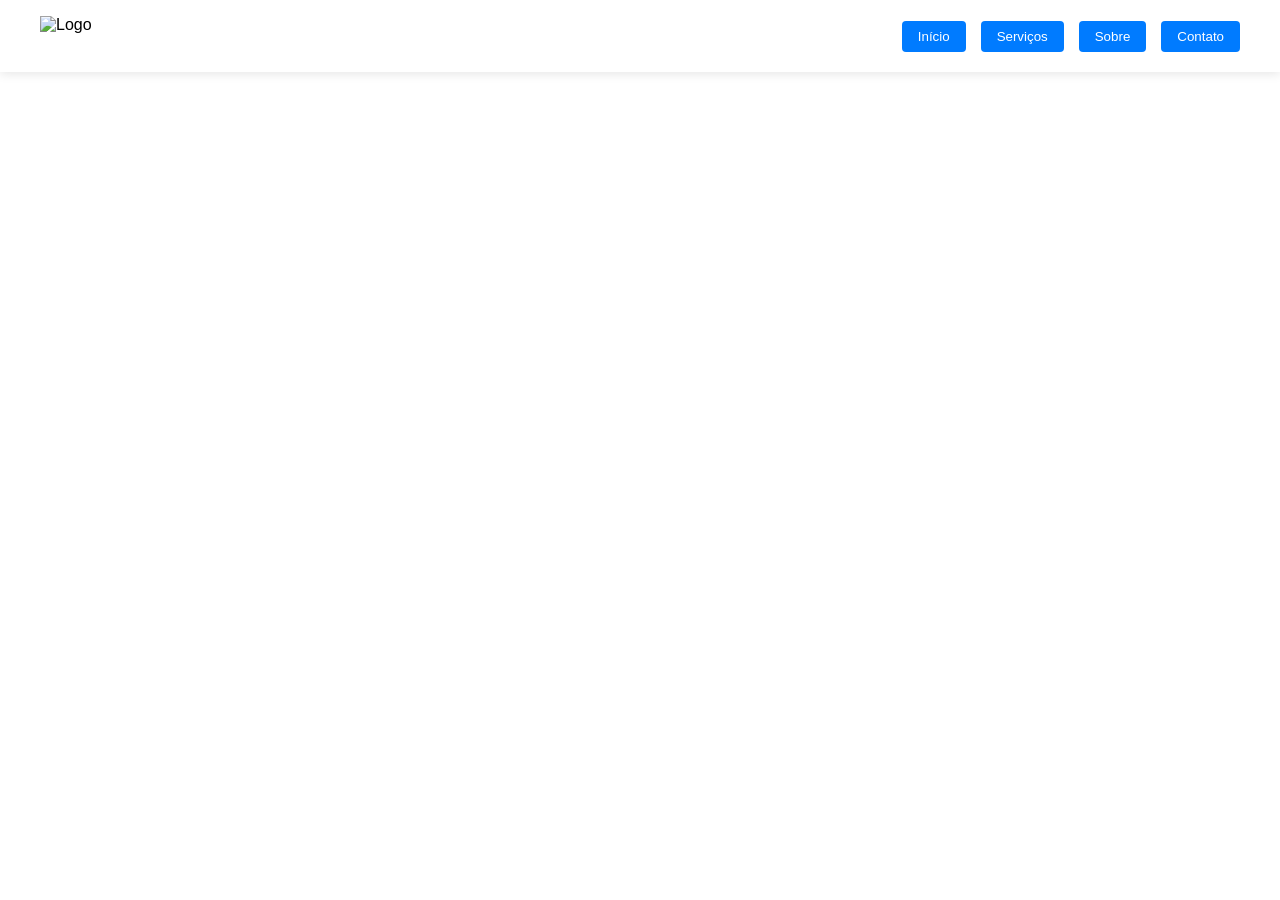
==== index.html @ 0929a845 "Primeiro commit do Site" ====
<!DOCTYPE html>
<html lang="pt-br">
<head>
    <title>Projeto-Gabriel Men</title>
    
    <meta charset="UTF-8">
    <meta name="viewport" content="width=device-width, initial-scale=1.0">

    <link rel="stylesheet" href="style.css">
</head>
<body>
    <header class="main-header">
        <div class="header-container">
            <div class="header-logo">
                <img src="https://via.placeholder.com/150x50" alt="Logo">
            </div>

            <nav class="header-nav">
                <button class="nav-btn">Início</button>
                <button class="nav-btn">Serviços</button>
                <button class="nav-btn">Sobre</button>
                <button class="nav-btn">Contato</button>
            </nav>
        </div>
    </header>
</body>
</html>
---- style.css ----
/* Reset básico para tirar margens padrão */
* {
    margin: 0;
    padding: 0;
    box-sizing: border-box;
    font-family: sans-serif;
}

.main-header {
    background-color: #ffffff;
    box-shadow: 0 2px 10px rgba(0,0,0,0.1);
    padding: 1rem 2rem;
}

.header-container {
    max-width: 1200px;
    margin: 0 auto;
    display: flex;
    align-items: center; /* Alinha verticalmente no centro */
    justify-content: space-between; /* Empurra os itens para as extremidades */
}

.header-logo img {
    height: 40px; /* Ajuste a altura da sua foto aqui */
    display: block;
}

.header-nav {
    display: flex;
    gap: 15px; /* Espaçamento entre os botões */
}

.nav-btn {
    padding: 8px 16px;
    border: none;
    background-color: #007bff;
    color: white;
    border-radius: 4px;
    cursor: pointer;
}

.nav-btn:hover {
    background-color: #0056b3;
}
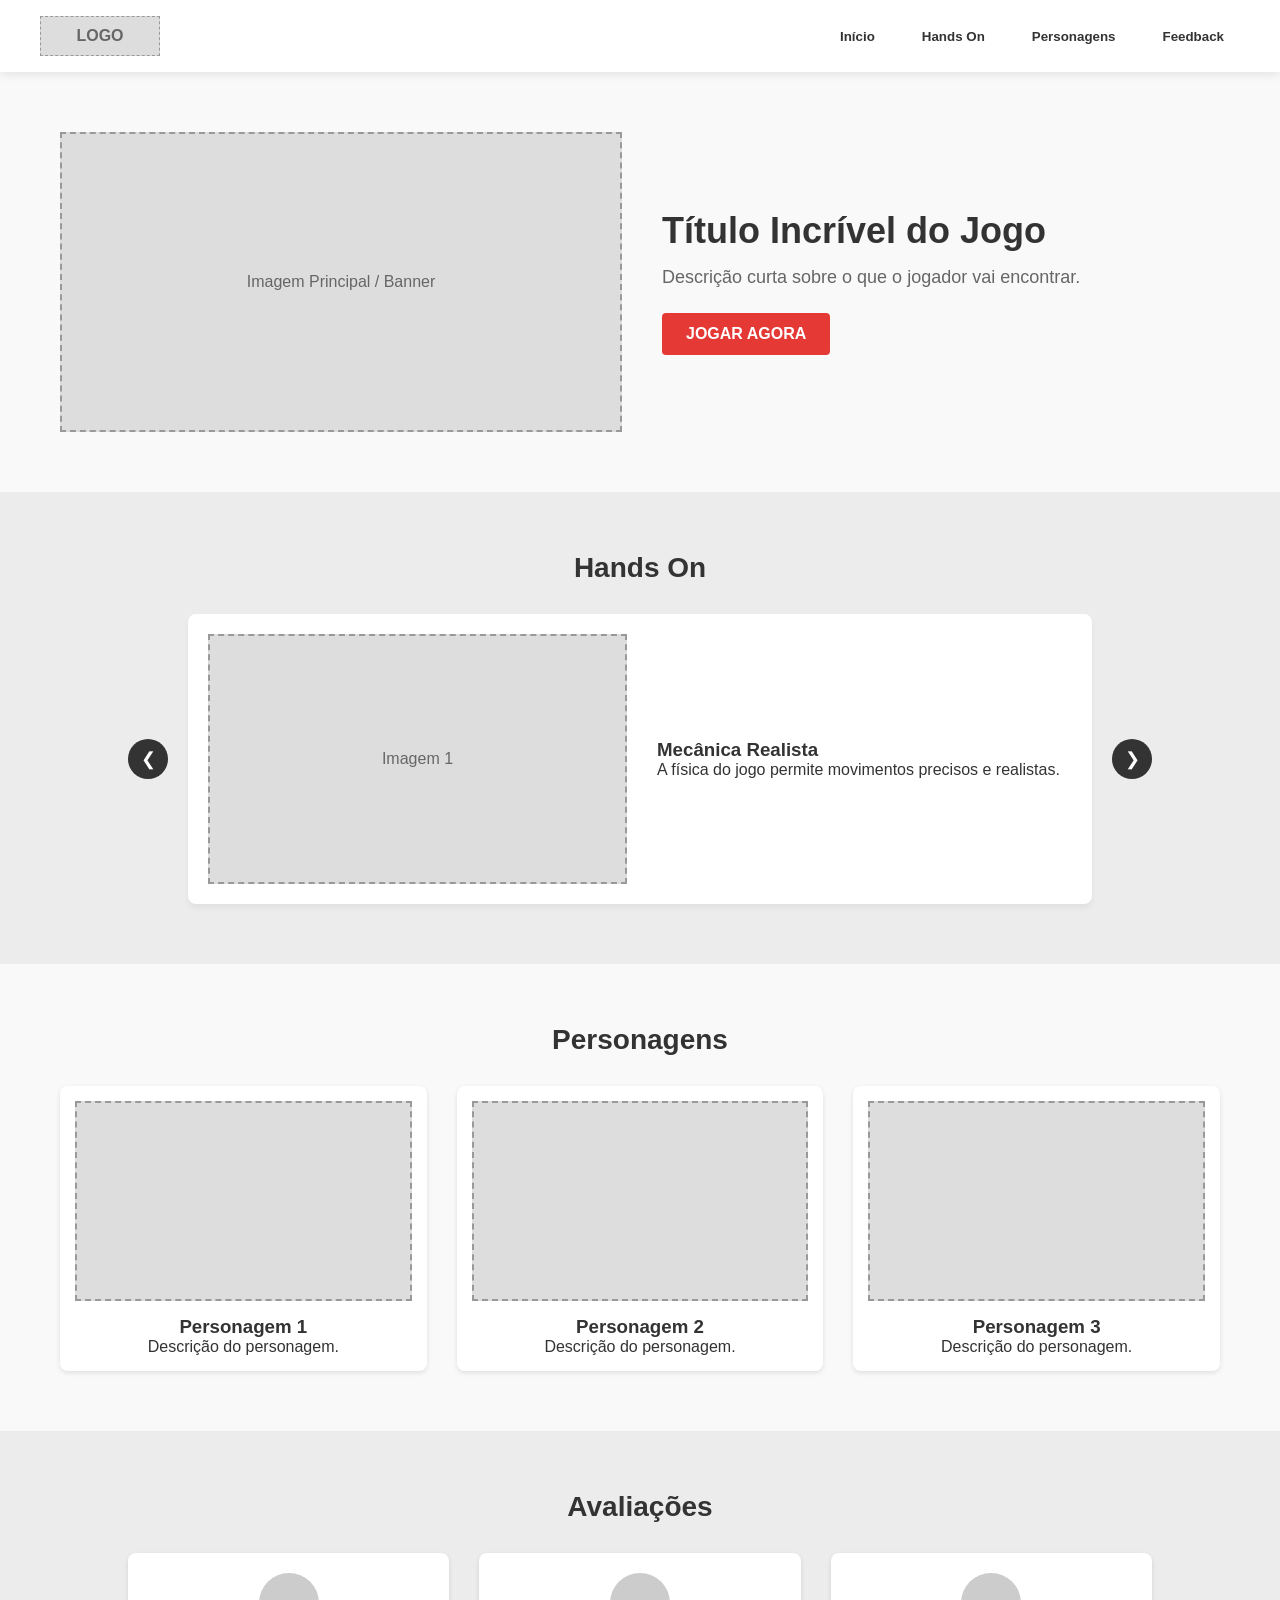
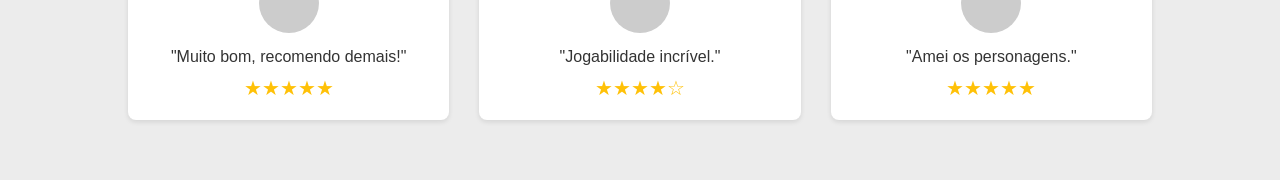
==== commit 21fb0e47: "Segundo commit do site, uma base solida para começar" ====
--- a/index.html
+++ b/index.html
@@ -1,27 +1,149 @@
 <!DOCTYPE html>
 <html lang="pt-br">
 <head>
-    <title>Projeto-Gabriel Men</title>
-    
     <meta charset="UTF-8">
     <meta name="viewport" content="width=device-width, initial-scale=1.0">
-
+    <title>Projeto Jogo - Gabriel Men</title>
     <link rel="stylesheet" href="style.css">
 </head>
 <body>
-    <header class="main-header">
-        <div class="header-container">
-            <div class="header-logo">
-                <img src="https://via.placeholder.com/150x50" alt="Logo">
+    <div id="tela-home">
+        <header class="main-header">
+            <div class="header-container">
+                <div class="header-logo">
+                    <div class="logo-placeholder">LOGO</div>
+                </div>
+                <nav class="header-nav">
+                    <button class="nav-btn" onclick="scrollToSection('hero')">Início</button>
+                    <button class="nav-btn" onclick="scrollToSection('hands-on')">Hands On</button>
+                    <button class="nav-btn" onclick="scrollToSection('personagens')">Personagens</button>
+                    <button class="nav-btn" onclick="abrirFeedback()">Feedback</button>
+                </nav>
             </div>
+        </header>
 
-            <nav class="header-nav">
-                <button class="nav-btn">Início</button>
-                <button class="nav-btn">Serviços</button>
-                <button class="nav-btn">Sobre</button>
-                <button class="nav-btn">Contato</button>
-            </nav>
+        <main>
+            <section id="hero" class="section">
+                <div class="hero-content">
+                    <div class="hero-image-placeholder">Imagem Principal / Banner</div>
+                    <div class="hero-text">
+                        <h1>Título Incrível do Jogo</h1>
+                        <p>Descrição curta sobre o que o jogador vai encontrar.</p>
+                        <button id="btn-jogar-agora" class="btn-primary">JOGAR AGORA</button>
+                    </div>
+                </div>
+            </section>
+
+            <section id="hands-on" class="section bg-light">
+                <h2>Hands On</h2>
+                <div class="carousel-container">
+                    <button id="btn-prev" class="carousel-btn">❮</button>
+                    <div class="carousel-content">
+                        <div id="carousel-img" class="box-placeholder">Imagem Hands On</div>
+                        <div class="carousel-text">
+                            <h3 id="carousel-title">Característica 1</h3>
+                            <p id="carousel-desc">Texto explicativo da imagem atual. A cada clique, este texto e a imagem mudam.</p>
+                        </div>
+                    </div>
+                    <button id="btn-next" class="carousel-btn">❯</button>
+                </div>
+            </section>
+
+            <section id="personagens" class="section">
+                <h2>Personagens</h2>
+                <div class="grid-3">
+                    <div class="card">
+                        <div class="box-placeholder square"></div>
+                        <h3>Personagem 1</h3>
+                        <p>Descrição do personagem.</p>
+                    </div>
+                    <div class="card">
+                        <div class="box-placeholder square"></div>
+                        <h3>Personagem 2</h3>
+                        <p>Descrição do personagem.</p>
+                    </div>
+                    <div class="card">
+                        <div class="box-placeholder square"></div>
+                        <h3>Personagem 3</h3>
+                        <p>Descrição do personagem.</p>
+                    </div>
+                </div>
+            </section>
+
+            <section id="avaliacoes" class="section bg-light">
+                <h2>Avaliações</h2>
+                <div class="grid-3">
+                    <div class="review-card">
+                        <div class="avatar"></div>
+                        <p>"Muito bom, recomendo demais!"</p>
+                        <div class="stars">★★★★★</div>
+                    </div>
+                    <div class="review-card">
+                        <div class="avatar"></div>
+                        <p>"Jogabilidade incrível."</p>
+                        <div class="stars">★★★★☆</div>
+                    </div>
+                    <div class="review-card">
+                        <div class="avatar"></div>
+                        <p>"Amei os personagens."</p>
+                        <div class="stars">★★★★★</div>
+                    </div>
+                </div>
+            </section>
+        </main>
+    </div>
+
+    <div id="tela-jogo" style="display: none;">
+        <header class="main-header">
+            <div class="header-container">
+                <h2>Área do Jogo</h2>
+                <button class="btn-secondary" onclick="voltarParaHome()">Voltar para Home</button>
+            </div>
+        </header>
+        <div class="game-container">
+            <div class="game-screen">
+                <h2>PLAY</h2>
+                <p>(Aqui entra o iframe ou canvas do jogo)</p>
+            </div>
+            <div class="game-controls">
+                <h3>Controles</h3>
+                <div class="controls-layout">
+                    <div class="d-pad-placeholder">🕹️ Use as setas ou W A S D</div>
+                    <ul class="controls-list">
+                        <li><strong>Espaço:</strong> Pular</li>
+                        <li><strong>Enter:</strong> Confirmar</li>
+                        <li><strong>ESC:</strong> Pausa</li>
+                    </ul>
+                </div>
+            </div>
         </div>
-    </header>
+    </div>
+
+    <div id="modal-cadastro" class="modal">
+        <div class="modal-content">
+            <span class="close-btn" onclick="fecharModal('modal-cadastro')">&times;</span>
+            <h2>Quem é você?</h2>
+            <form id="form-cadastro">
+                <input type="text" placeholder="Nome" required>
+                <input type="email" placeholder="Email" required>
+                <input type="tel" placeholder="WhatsApp" required>
+                <button type="submit" class="btn-primary w-100">JOGAR</button>
+            </form>
+        </div>
+    </div>
+
+    <div id="modal-feedback" class="modal">
+        <div class="modal-content">
+            <span class="close-btn" onclick="fecharModal('modal-feedback')">&times;</span>
+            <h2>Deixe seu Feedback</h2>
+            <form id="form-feedback">
+                <input type="text" placeholder="Assunto" required>
+                <textarea rows="4" placeholder="Sua mensagem..." required></textarea>
+                <button type="submit" class="btn-primary w-100">Enviar</button>
+            </form>
+        </div>
+    </div>
+
+    <script src="main.js"></script>
 </body>
 </html>
--- a/style.css
+++ b/style.css
@@ -1,44 +1,321 @@
-/* Reset básico para tirar margens padrão */
+/* Reset Básico */
 * {
     margin: 0;
     padding: 0;
     box-sizing: border-box;
-    font-family: sans-serif;
-}
-
+    font-family: Arial, sans-serif;
+}
+
+body {
+    background-color: #f9f9f9;
+    color: #333;
+}
+
+/* Header */
 .main-header {
     background-color: #ffffff;
     box-shadow: 0 2px 10px rgba(0,0,0,0.1);
     padding: 1rem 2rem;
+    position: sticky;
+    top: 0;
+    z-index: 100;
 }
 
 .header-container {
     max-width: 1200px;
     margin: 0 auto;
     display: flex;
-    align-items: center; /* Alinha verticalmente no centro */
-    justify-content: space-between; /* Empurra os itens para as extremidades */
-}
-
-.header-logo img {
-    height: 40px; /* Ajuste a altura da sua foto aqui */
-    display: block;
+    align-items: center;
+    justify-content: space-between;
+}
+
+.logo-placeholder {
+    width: 120px;
+    height: 40px;
+    background-color: #ddd;
+    display: flex;
+    align-items: center;
+    justify-content: center;
+    font-weight: bold;
+    color: #666;
+    border: 1px dashed #999;
 }
 
 .header-nav {
     display: flex;
-    gap: 15px; /* Espaçamento entre os botões */
+    gap: 15px;
 }
 
 .nav-btn {
     padding: 8px 16px;
     border: none;
-    background-color: #007bff;
+    background-color: transparent;
+    color: #333;
+    font-weight: bold;
+    cursor: pointer;
+    transition: color 0.3s;
+}
+
+.nav-btn:hover {
+    color: #007bff;
+}
+
+/* Botões Globais */
+.btn-primary {
+    background-color: #e53935;
     color: white;
+    border: none;
+    padding: 12px 24px;
+    font-size: 16px;
+    font-weight: bold;
+    cursor: pointer;
     border-radius: 4px;
-    cursor: pointer;
-}
-
-.nav-btn:hover {
-    background-color: #0056b3;
+    transition: background 0.3s;
+}
+
+.btn-primary:hover {
+    background-color: #c62828;
+}
+
+.btn-secondary {
+    background-color: #555;
+    color: white;
+    border: none;
+    padding: 8px 16px;
+    cursor: pointer;
+    border-radius: 4px;
+}
+
+.w-100 {
+    width: 100%;
+    margin-top: 10px;
+}
+
+/* Seções */
+.section {
+    padding: 60px 20px;
+    max-width: 1200px;
+    margin: 0 auto;
+}
+
+.bg-light {
+    background-color: #ececec;
+    max-width: 100%;
+    padding: 60px 10%;
+}
+
+h2 {
+    margin-bottom: 30px;
+    text-align: center;
+    font-size: 28px;
+}
+
+/* Hero */
+.hero-content {
+    display: flex;
+    gap: 40px;
+    align-items: center;
+}
+
+.hero-image-placeholder {
+    flex: 1;
+    height: 300px;
+    background-color: #ddd;
+    border: 2px dashed #999;
+    display: flex;
+    align-items: center;
+    justify-content: center;
+    color: #666;
+}
+
+.hero-text {
+    flex: 1;
+}
+
+.hero-text h1 {
+    font-size: 36px;
+    margin-bottom: 15px;
+}
+
+.hero-text p {
+    margin-bottom: 25px;
+    font-size: 18px;
+    color: #666;
+}
+
+/* Placeholders genéricos (Rascunhos) */
+.box-placeholder {
+    background-color: #ddd;
+    border: 2px dashed #999;
+    display: flex;
+    align-items: center;
+    justify-content: center;
+    color: #666;
+}
+
+.square {
+    height: 200px;
+    margin-bottom: 15px;
+}
+
+/* Carousel (Hands On) */
+.carousel-container {
+    display: flex;
+    align-items: center;
+    gap: 20px;
+}
+
+.carousel-content {
+    display: flex;
+    flex: 1;
+    gap: 30px;
+    background: white;
+    padding: 20px;
+    border-radius: 8px;
+    box-shadow: 0 4px 6px rgba(0,0,0,0.05);
+}
+
+.carousel-content .box-placeholder {
+    flex: 1;
+    height: 250px;
+}
+
+.carousel-text {
+    flex: 1;
+    display: flex;
+    flex-direction: column;
+    justify-content: center;
+}
+
+.carousel-btn {
+    background: #333;
+    color: white;
+    border: none;
+    width: 40px;
+    height: 40px;
+    border-radius: 50%;
+    cursor: pointer;
+    font-size: 18px;
+}
+
+/* Grids (Personagens e Avaliação) */
+.grid-3 {
+    display: grid;
+    grid-template-columns: repeat(auto-fit, minmax(250px, 1fr));
+    gap: 30px;
+}
+
+.card {
+    background: white;
+    padding: 15px;
+    border-radius: 8px;
+    box-shadow: 0 2px 5px rgba(0,0,0,0.1);
+    text-align: center;
+}
+
+.review-card {
+    background: white;
+    padding: 20px;
+    border-radius: 8px;
+    text-align: center;
+    box-shadow: 0 2px 5px rgba(0,0,0,0.1);
+}
+
+.avatar {
+    width: 60px;
+    height: 60px;
+    background-color: #ccc;
+    border-radius: 50%;
+    margin: 0 auto 15px auto;
+}
+
+.stars {
+    color: #ffc107;
+    margin-top: 10px;
+    font-size: 20px;
+}
+
+/* Modais */
+.modal {
+    display: none;
+    position: fixed;
+    top: 0; left: 0; width: 100%; height: 100%;
+    background-color: rgba(0,0,0,0.6);
+    z-index: 999;
+    align-items: center;
+    justify-content: center;
+}
+
+.modal-content {
+    background: white;
+    padding: 30px;
+    border-radius: 8px;
+    width: 90%;
+    max-width: 400px;
+    position: relative;
+}
+
+.close-btn {
+    position: absolute;
+    top: 10px;
+    right: 15px;
+    font-size: 24px;
+    cursor: pointer;
+    color: #666;
+}
+
+input, textarea {
+    width: 100%;
+    padding: 10px;
+    margin: 10px 0;
+    border: 1px solid #ccc;
+    border-radius: 4px;
+}
+
+/* Tela do Jogo */
+.game-container {
+    max-width: 1000px;
+    margin: 40px auto;
+    padding: 20px;
+}
+
+.game-screen {
+    background-color: #222;
+    color: white;
+    height: 500px;
+    display: flex;
+    flex-direction: column;
+    align-items: center;
+    justify-content: center;
+    border-radius: 8px;
+    margin-bottom: 30px;
+}
+
+.controls-layout {
+    display: flex;
+    gap: 40px;
+    background: #fff;
+    padding: 20px;
+    border-radius: 8px;
+    box-shadow: 0 2px 5px rgba(0,0,0,0.1);
+}
+
+.d-pad-placeholder {
+    flex: 1;
+    display: flex;
+    align-items: center;
+    justify-content: center;
+    font-size: 20px;
+    background: #f1f1f1;
+    padding: 20px;
+    border-radius: 8px;
+}
+
+.controls-list {
+    flex: 1;
+    list-style: none;
+    display: flex;
+    flex-direction: column;
+    justify-content: center;
+    gap: 10px;
 }
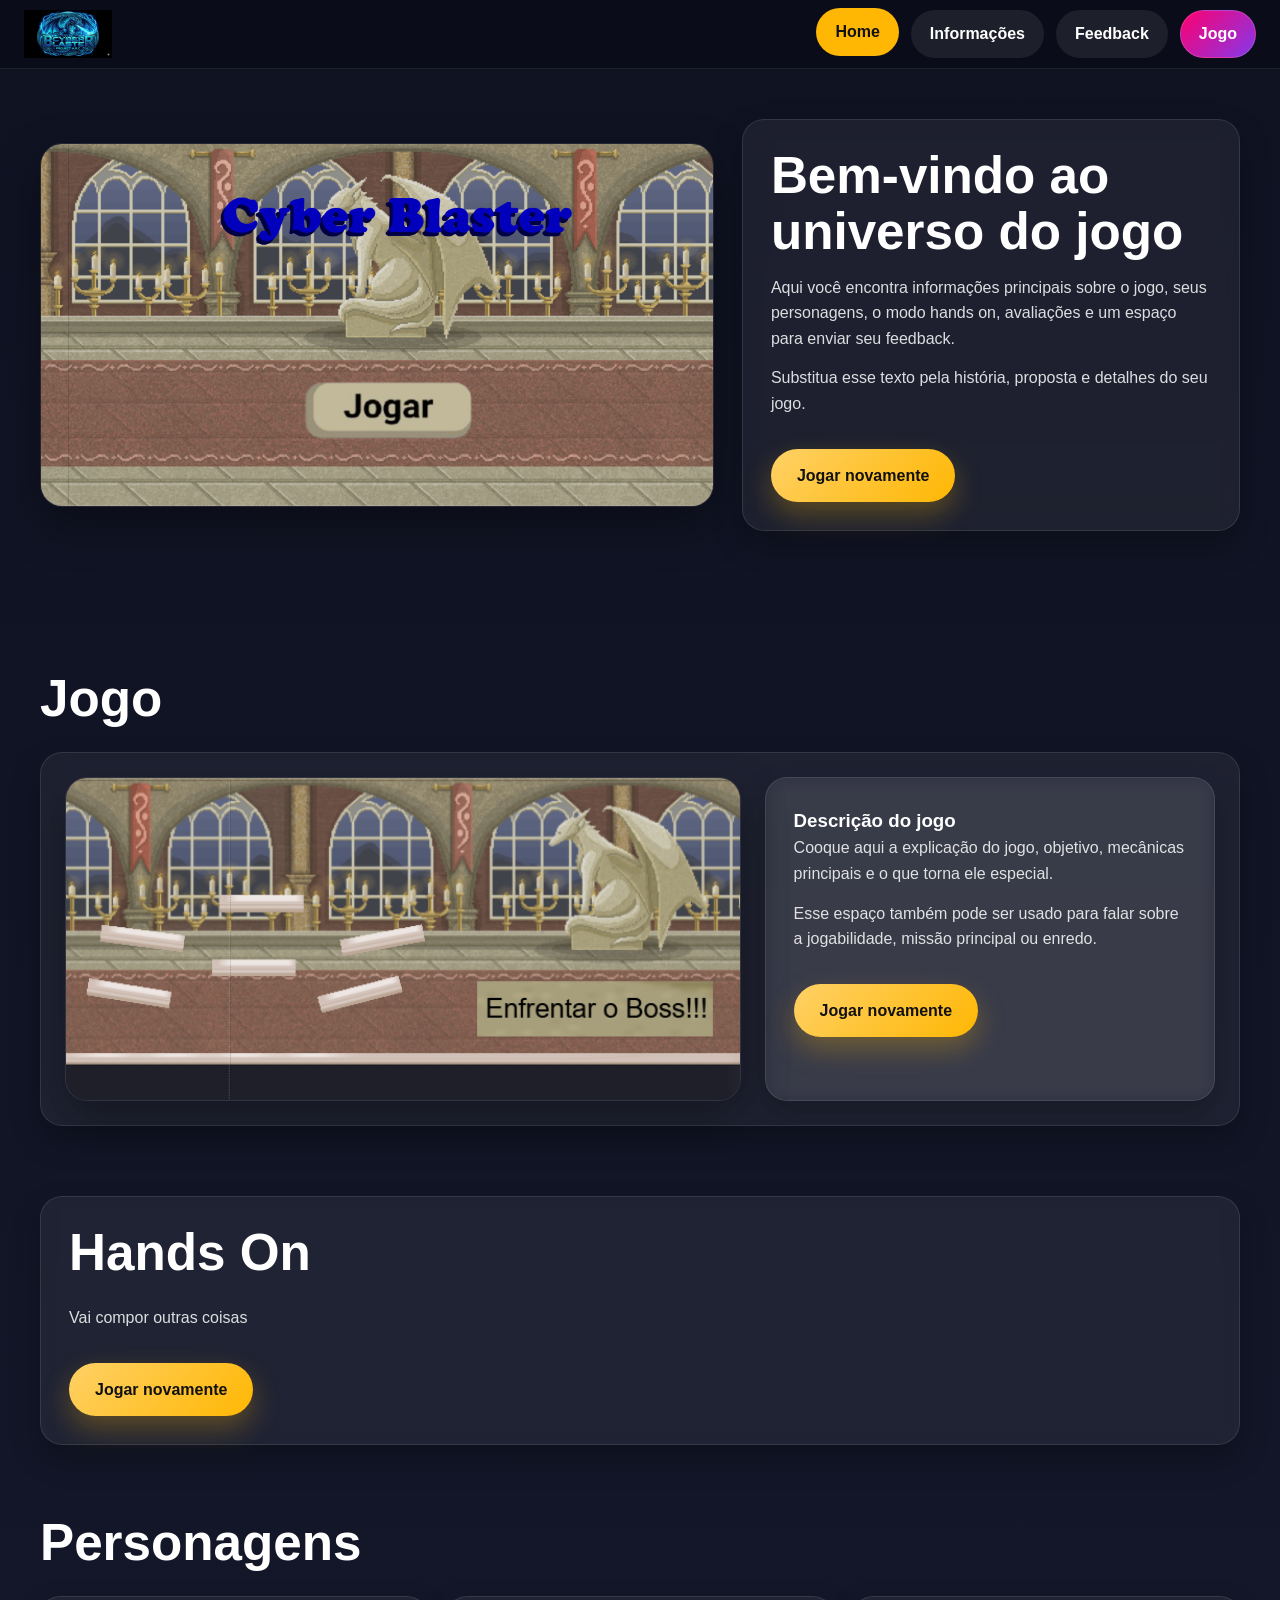
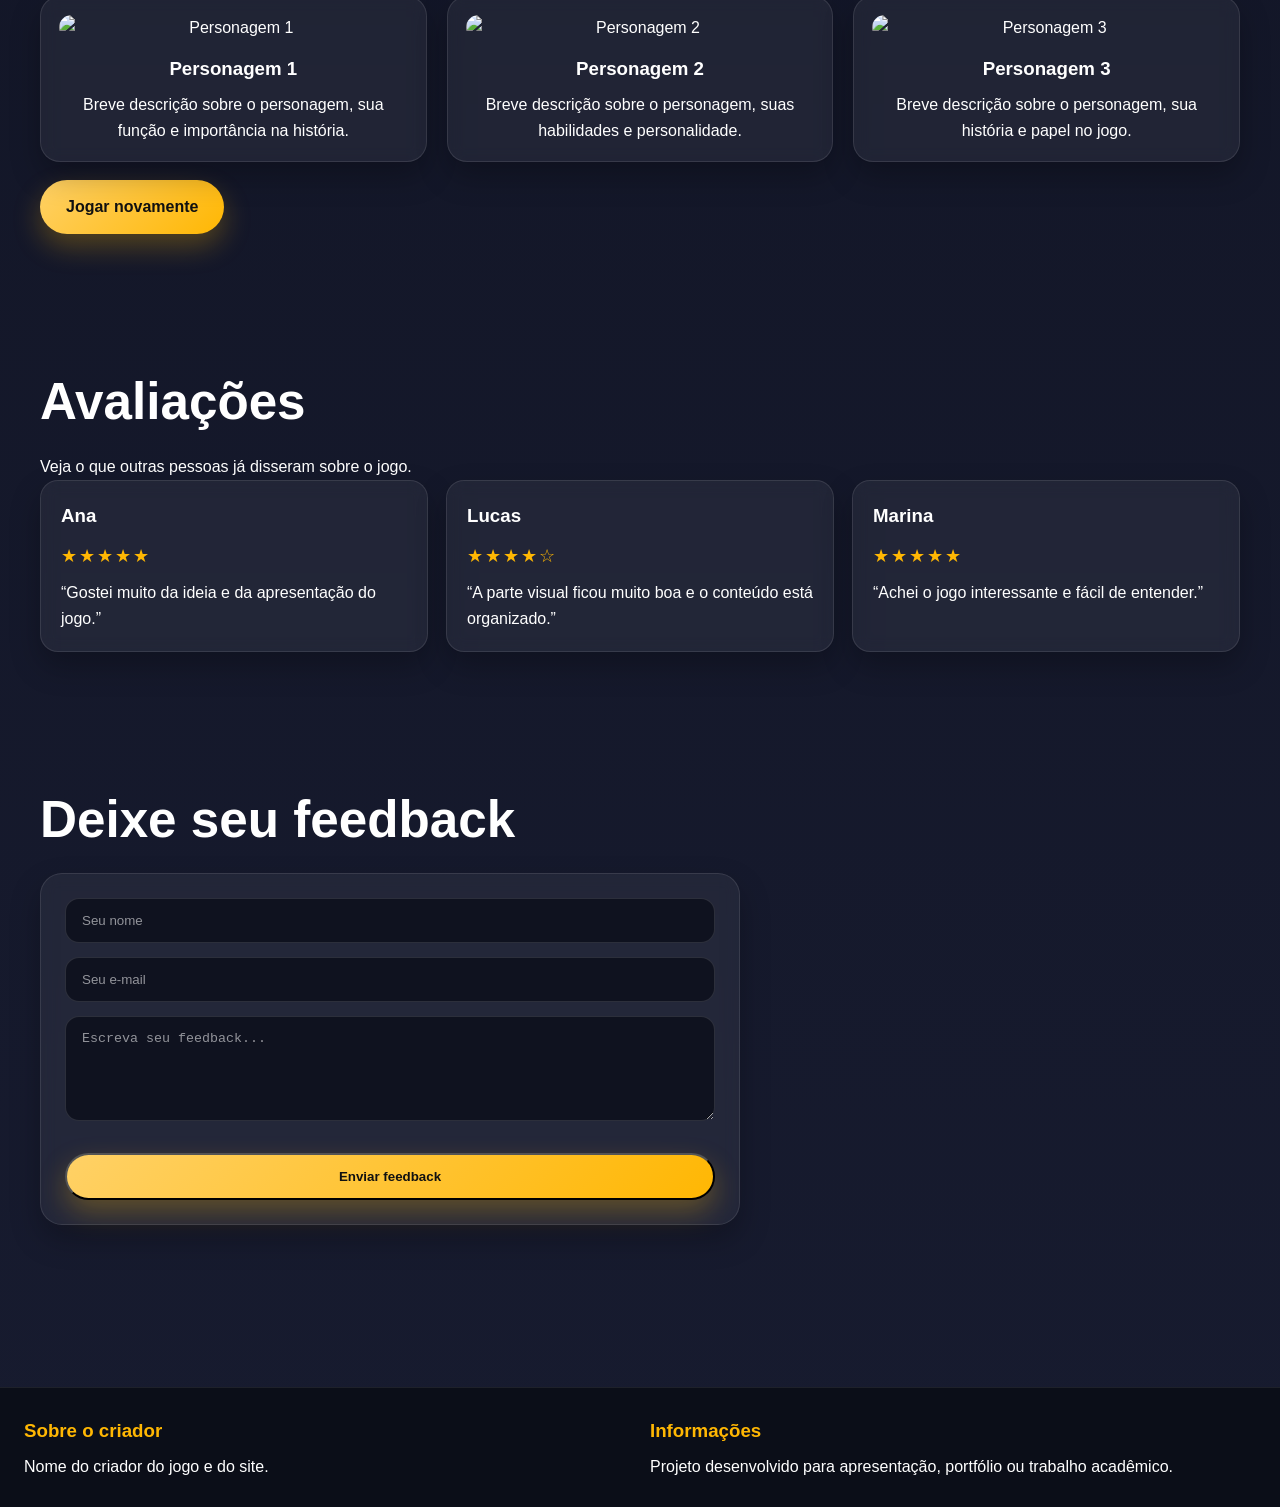
==== commit b0ae4465: "Primeira pagina praticamente pronta" ====
--- a/index.html
+++ b/index.html
@@ -1,149 +1,191 @@
-<!DOCTYPE html>
-<html lang="pt-br">
+<!doctype html>
+<html lang="pt-BR">
 <head>
-    <meta charset="UTF-8">
-    <meta name="viewport" content="width=device-width, initial-scale=1.0">
-    <title>Projeto Jogo - Gabriel Men</title>
-    <link rel="stylesheet" href="style.css">
+    <meta charset="UTF-8" />
+    <meta name="viewport" content="width=device-width, initial-scale=1.0" />
+    <title>Site do Jogo</title>
+    <link rel="stylesheet" href="style.css" />
 </head>
 <body>
-    <div id="tela-home">
-        <header class="main-header">
-            <div class="header-container">
-                <div class="header-logo">
-                    <div class="logo-placeholder">LOGO</div>
-                </div>
-                <nav class="header-nav">
-                    <button class="nav-btn" onclick="scrollToSection('hero')">Início</button>
-                    <button class="nav-btn" onclick="scrollToSection('hands-on')">Hands On</button>
-                    <button class="nav-btn" onclick="scrollToSection('personagens')">Personagens</button>
-                    <button class="nav-btn" onclick="abrirFeedback()">Feedback</button>
-                </nav>
-            </div>
-        </header>
-
-        <main>
-            <section id="hero" class="section">
-                <div class="hero-content">
-                    <div class="hero-image-placeholder">Imagem Principal / Banner</div>
-                    <div class="hero-text">
-                        <h1>Título Incrível do Jogo</h1>
-                        <p>Descrição curta sobre o que o jogador vai encontrar.</p>
-                        <button id="btn-jogar-agora" class="btn-primary">JOGAR AGORA</button>
-                    </div>
-                </div>
-            </section>
-
-            <section id="hands-on" class="section bg-light">
-                <h2>Hands On</h2>
-                <div class="carousel-container">
-                    <button id="btn-prev" class="carousel-btn">❮</button>
-                    <div class="carousel-content">
-                        <div id="carousel-img" class="box-placeholder">Imagem Hands On</div>
-                        <div class="carousel-text">
-                            <h3 id="carousel-title">Característica 1</h3>
-                            <p id="carousel-desc">Texto explicativo da imagem atual. A cada clique, este texto e a imagem mudam.</p>
-                        </div>
-                    </div>
-                    <button id="btn-next" class="carousel-btn">❯</button>
-                </div>
-            </section>
-
-            <section id="personagens" class="section">
-                <h2>Personagens</h2>
-                <div class="grid-3">
-                    <div class="card">
-                        <div class="box-placeholder square"></div>
-                        <h3>Personagem 1</h3>
-                        <p>Descrição do personagem.</p>
-                    </div>
-                    <div class="card">
-                        <div class="box-placeholder square"></div>
-                        <h3>Personagem 2</h3>
-                        <p>Descrição do personagem.</p>
-                    </div>
-                    <div class="card">
-                        <div class="box-placeholder square"></div>
-                        <h3>Personagem 3</h3>
-                        <p>Descrição do personagem.</p>
-                    </div>
-                </div>
-            </section>
-
-            <section id="avaliacoes" class="section bg-light">
-                <h2>Avaliações</h2>
-                <div class="grid-3">
-                    <div class="review-card">
-                        <div class="avatar"></div>
-                        <p>"Muito bom, recomendo demais!"</p>
-                        <div class="stars">★★★★★</div>
-                    </div>
-                    <div class="review-card">
-                        <div class="avatar"></div>
-                        <p>"Jogabilidade incrível."</p>
-                        <div class="stars">★★★★☆</div>
-                    </div>
-                    <div class="review-card">
-                        <div class="avatar"></div>
-                        <p>"Amei os personagens."</p>
-                        <div class="stars">★★★★★</div>
-                    </div>
-                </div>
-            </section>
-        </main>
+    <header class="header">
+    <div class="logo">
+        <img
+        src="logo.png"
+        alt="Logo do jogo"
+        />
     </div>
 
-    <div id="tela-jogo" style="display: none;">
-        <header class="main-header">
-            <div class="header-container">
-                <h2>Área do Jogo</h2>
-                <button class="btn-secondary" onclick="voltarParaHome()">Voltar para Home</button>
-            </div>
-        </header>
-        <div class="game-container">
-            <div class="game-screen">
-                <h2>PLAY</h2>
-                <p>(Aqui entra o iframe ou canvas do jogo)</p>
-            </div>
-            <div class="game-controls">
-                <h3>Controles</h3>
-                <div class="controls-layout">
-                    <div class="d-pad-placeholder">🕹️ Use as setas ou W A S D</div>
-                    <ul class="controls-list">
-                        <li><strong>Espaço:</strong> Pular</li>
-                        <li><strong>Enter:</strong> Confirmar</li>
-                        <li><strong>ESC:</strong> Pausa</li>
-                    </ul>
-                </div>
-            </div>
+    <nav class="nav">
+        <a href="#home" class="nav-btn active">Home</a>
+        <a href="#infos" class="nav-btn">Informações</a>
+        <a href="#feedback" class="nav-btn">Feedback</a>
+        <a href="#jogo" class="nav-btn destaque">Jogo</a>
+    </nav>
+    </header>
+
+    <main>
+    <section id="home" class="hero section">
+        <div class="hero-image">
+        <img
+            src="fotojogo.png"
+            alt="Imagem do jogo"
+        />
         </div>
+
+        <div class="hero-text">
+        <h1>Bem-vindo ao universo do jogo</h1>
+        <p>
+            Aqui você encontra informações principais sobre o jogo, seus
+            personagens, o modo hands on, avaliações e um espaço para enviar seu
+            feedback.
+        </p>
+        <p>
+            Substitua esse texto pela história, proposta e detalhes do seu jogo.
+        </p>
+
+        <a href="#jogo" class="btn-primary">Jogar novamente</a>
+        </div>
+    </section>
+
+    <section id="jogo" class="game-highlight section">
+        <h2>Jogo</h2>
+        <div class="game-box">
+        <div class="game-video">
+            <img
+            src="fotofase.png"
+            alt="Área do jogo"
+            />
+        </div>
+
+        <div class="game-info">
+            <h3>Descrição do jogo</h3>
+            <p>
+            Cooque aqui a explicação do jogo, objetivo, mecânicas principais
+            e o que torna ele especial.
+            </p>
+            <p>
+            Esse espaço também pode ser usado para falar sobre a jogabilidade,
+            missão principal ou enredo.
+            </p>
+
+            <a href="#home" class="btn-primary">Jogar novamente</a>
+        </div>
+        </div>
+    </section>
+
+    <section id="infos" class="section hands-on">
+        <h2>Hands On</h2>
+        <p>
+        Vai compor outras coisas
+        </p>
+
+        <a href="#jogo" class="btn-primary">Jogar novamente</a>
+    </section>
+
+    <section id="personagens" class="section characters">
+        <h2>Personagens</h2>
+
+        <div class="character-grid">
+        <article class="character-card">
+            <img
+            src="https://via.placeholder.com/300x300?text=Personagem+1"
+            alt="Personagem 1"
+            />
+            <h3>Personagem 1</h3>
+            <p>
+            Breve descrição sobre o personagem, sua função e importância na
+            história.
+            </p>
+        </article>
+
+        <article class="character-card">
+            <img
+            src="https://via.placeholder.com/300x300?text=Personagem+2"
+            alt="Personagem 2"
+            />
+            <h3>Personagem 2</h3>
+            <p>
+            Breve descrição sobre o personagem, suas habilidades e
+            personalidade.
+            </p>
+        </article>
+
+        <article class="character-card">
+            <img
+            src="https://via.placeholder.com/300x300?text=Personagem+3"
+            alt="Personagem 3"
+            />
+            <h3>Personagem 3</h3>
+            <p>
+            Breve descrição sobre o personagem, sua história e papel no jogo.
+            </p>
+        </article>
+        </div>
+
+        <a href="#jogo" class="btn-primary">Jogar novamente</a>
+    </section>
+
+    <section class="section reviews">
+        <h2>Avaliações</h2>
+        <p>Veja o que outras pessoas já disseram sobre o jogo.</p>
+
+        <div class="review-list" id="reviewList">
+        <article class="review-card">
+            <h3>Ana</h3>
+            <div class="stars">★★★★★</div>
+            <p>“Gostei muito da ideia e da apresentação do jogo.”</p>
+        </article>
+
+        <article class="review-card">
+            <h3>Lucas</h3>
+            <div class="stars">★★★★☆</div>
+            <p>
+            “A parte visual ficou muito boa e o conteúdo está organizado.”
+            </p>
+        </article>
+
+        <article class="review-card">
+            <h3>Marina</h3>
+            <div class="stars">★★★★★</div>
+            <p>“Achei o jogo interessante e fácil de entender.”</p>
+        </article>
+        </div>
+    </section>
+
+    <section id="feedback" class="section feedback">
+        <h2>Deixe seu feedback</h2>
+
+        <form class="feedback-form" id="feedbackForm">
+        <input type="text" id="name" placeholder="Seu nome" required />
+        <input type="email" id="email" placeholder="Seu e-mail" required />
+        <textarea
+            id="message"
+            rows="5"
+            placeholder="Escreva seu feedback..."
+            required
+        ></textarea>
+        <button type="submit" class="btn-primary">Enviar feedback</button>
+        </form>
+
+        <p id="formMessage" class="form-message"></p>
+    </section>
+    </main>
+
+    <footer class="footer">
+    <div>
+        <h3>Sobre o criador</h3>
+        <p>Nome do criador do jogo e do site.</p>
     </div>
 
-    <div id="modal-cadastro" class="modal">
-        <div class="modal-content">
-            <span class="close-btn" onclick="fecharModal('modal-cadastro')">&times;</span>
-            <h2>Quem é você?</h2>
-            <form id="form-cadastro">
-                <input type="text" placeholder="Nome" required>
-                <input type="email" placeholder="Email" required>
-                <input type="tel" placeholder="WhatsApp" required>
-                <button type="submit" class="btn-primary w-100">JOGAR</button>
-            </form>
-        </div>
+    <div>
+        <h3>Informações</h3>
+        <p>
+        Projeto desenvolvido para apresentação, portfólio ou trabalho
+        acadêmico.
+        </p>
     </div>
+    </footer>
 
-    <div id="modal-feedback" class="modal">
-        <div class="modal-content">
-            <span class="close-btn" onclick="fecharModal('modal-feedback')">&times;</span>
-            <h2>Deixe seu Feedback</h2>
-            <form id="form-feedback">
-                <input type="text" placeholder="Assunto" required>
-                <textarea rows="4" placeholder="Sua mensagem..." required></textarea>
-                <button type="submit" class="btn-primary w-100">Enviar</button>
-            </form>
-        </div>
-    </div>
-
-    <script src="main.js"></script>
+    <script src="script.js"></script>
 </body>
-</html>+</html>
--- a/style.css
+++ b/style.css
@@ -1,321 +1,291 @@
-/* Reset Básico */
 * {
-    margin: 0;
-    padding: 0;
-    box-sizing: border-box;
-    font-family: Arial, sans-serif;
+  margin: 0;
+  padding: 0;
+  box-sizing: border-box;
+  scroll-behavior: smooth;
 }
 
 body {
-    background-color: #f9f9f9;
-    color: #333;
-}
-
-/* Header */
-.main-header {
-    background-color: #ffffff;
-    box-shadow: 0 2px 10px rgba(0,0,0,0.1);
-    padding: 1rem 2rem;
-    position: sticky;
-    top: 0;
-    z-index: 100;
-}
-
-.header-container {
-    max-width: 1200px;
-    margin: 0 auto;
-    display: flex;
-    align-items: center;
-    justify-content: space-between;
-}
-
-.logo-placeholder {
-    width: 120px;
-    height: 40px;
-    background-color: #ddd;
-    display: flex;
-    align-items: center;
+  font-family: Arial, Helvetica, sans-serif;
+  background: linear-gradient(180deg, #0f1221, #171b2f);
+  color: #fff;
+  line-height: 1.6;
+}
+
+a {
+  text-decoration: none;
+}
+
+.header {
+  position: sticky;
+  top: 0;
+  z-index: 1000;
+  width: 100%;
+  display: flex;
+  align-items: center;
+  justify-content: space-between;
+  padding: 10px 24px;
+  background: rgba(10, 13, 25, 0.92);
+  backdrop-filter: blur(10px);
+  border-bottom: 1px solid rgba(255, 255, 255, 0.08);
+}
+
+.logo {
+  display: flex;
+  align-items: center;
+}
+
+.logo img {
+  display: block;
+  height: 48px;
+  width: auto;
+}
+
+.nav {
+  display: flex;
+  gap: 12px;
+  flex-wrap: wrap;
+}
+
+.nav-btn {
+  padding: 10px 18px;
+  border-radius: 999px;
+  background: rgba(255, 255, 255, 0.08);
+  color: #fff;
+  font-weight: 700;
+  transition: 0.3s ease;
+  border: 1px solid transparent;
+}
+
+.nav-btn:hover,
+.nav-btn.active {
+  background: #ffb703;
+  color: #111;
+  transform: translateY(-2px);
+}
+
+.nav-btn.destaque {
+  background: linear-gradient(135deg, #ff006e, #8338ec);
+  border: 1px solid rgba(255, 255, 255, 0.15);
+}
+
+.section {
+  width: min(1200px, calc(100% - 32px));
+  margin: 0 auto;
+  padding: 70px 0;
+}
+
+.hero {
+  display: grid;
+  grid-template-columns: 1.15fr 0.85fr;
+  gap: 28px;
+  align-items: center;
+  padding-top: 50px;
+}
+
+.hero-image img,
+.game-video img {
+  width: 100%;
+  height: auto;
+  display: block;
+  border-radius: 22px;
+  box-shadow: 0 18px 45px rgba(0, 0, 0, 0.35);
+  border: 1px solid rgba(255, 255, 255, 0.08);
+}
+
+.hero-text,
+.game-info,
+.feedback-form,
+.review-card,
+.character-card,
+.hands-on,
+.game-box {
+  background: rgba(255, 255, 255, 0.06);
+  border: 1px solid rgba(255, 255, 255, 0.1);
+  box-shadow: 0 14px 30px rgba(0, 0, 0, 0.25);
+  backdrop-filter: blur(8px);
+}
+
+.hero-text,
+.game-info {
+  border-radius: 22px;
+  padding: 28px;
+}
+
+.hero-text h1,
+.section h2 {
+  font-size: clamp(2rem, 4vw, 3.2rem);
+  margin-bottom: 14px;
+  line-height: 1.1;
+}
+
+.hero-text p,
+.game-info p,
+.hands-on p,
+.feedback p {
+  color: rgba(255, 255, 255, 0.85);
+  margin-bottom: 14px;
+}
+
+.btn-primary {
+  display: inline-block;
+  margin-top: 18px;
+  padding: 14px 26px;
+  border-radius: 999px;
+  font-weight: 800;
+  color: #111;
+  background: linear-gradient(135deg, #ffd166, #ffb703);
+  box-shadow: 0 12px 28px rgba(255, 183, 3, 0.28);
+  transition: 0.3s ease;
+}
+
+.btn-primary:hover {
+  transform: translateY(-3px) scale(1.02);
+}
+
+.game-highlight h2,
+.hands-on h2,
+.characters h2,
+.reviews h2,
+.feedback h2 {
+  margin-bottom: 24px;
+}
+
+.game-box {
+  display: grid;
+  grid-template-columns: 1.2fr 0.8fr;
+  gap: 24px;
+  padding: 24px;
+  border-radius: 22px;
+}
+
+.hands-on {
+  border-radius: 22px;
+  padding: 28px;
+}
+
+.characters .character-grid {
+  display: grid;
+  grid-template-columns: repeat(3, 1fr);
+  gap: 20px;
+}
+
+.character-card {
+  border-radius: 20px;
+  padding: 18px;
+  text-align: center;
+}
+
+.character-card img {
+  width: 100%;
+  border-radius: 16px;
+  margin-bottom: 14px;
+  display: block;
+}
+
+.character-card h3 {
+  margin-bottom: 8px;
+}
+
+.review-list {
+  display: grid;
+  grid-template-columns: repeat(3, 1fr);
+  gap: 18px;
+}
+
+.review-card {
+  border-radius: 18px;
+  padding: 20px;
+}
+
+.stars {
+  margin: 10px 0;
+  color: #ffb703;
+  font-size: 1.15rem;
+  letter-spacing: 2px;
+}
+
+.feedback-form {
+  border-radius: 22px;
+  padding: 24px;
+  display: grid;
+  gap: 14px;
+  max-width: 700px;
+}
+
+.feedback-form input,
+.feedback-form textarea {
+  width: 100%;
+  padding: 14px 16px;
+  border-radius: 14px;
+  border: 1px solid rgba(255, 255, 255, 0.12);
+  background: rgba(10, 13, 25, 0.75);
+  color: #fff;
+  outline: none;
+  resize: vertical;
+}
+
+.feedback-form input::placeholder,
+.feedback-form textarea::placeholder {
+  color: rgba(255, 255, 255, 0.55);
+}
+
+.form-message {
+  margin-top: 14px;
+  font-weight: 700;
+  color: #8bff9c;
+  min-height: 24px;
+}
+
+.footer {
+  margin-top: 40px;
+  padding: 28px 24px;
+  background: #0b0e18;
+  border-top: 1px solid rgba(255, 255, 255, 0.08);
+  display: grid;
+  grid-template-columns: repeat(2, 1fr);
+  gap: 20px;
+}
+
+.footer h3 {
+  margin-bottom: 8px;
+  color: #ffb703;
+}
+
+@media (max-width: 900px) {
+  .hero,
+  .game-box,
+  .characters .character-grid,
+  .review-list,
+  .footer {
+    grid-template-columns: 1fr;
+  }
+
+  .nav {
     justify-content: center;
-    font-weight: bold;
-    color: #666;
-    border: 1px dashed #999;
-}
-
-.header-nav {
-    display: flex;
-    gap: 15px;
-}
-
-.nav-btn {
-    padding: 8px 16px;
-    border: none;
-    background-color: transparent;
-    color: #333;
-    font-weight: bold;
-    cursor: pointer;
-    transition: color 0.3s;
-}
-
-.nav-btn:hover {
-    color: #007bff;
-}
-
-/* Botões Globais */
-.btn-primary {
-    background-color: #e53935;
-    color: white;
-    border: none;
-    padding: 12px 24px;
-    font-size: 16px;
-    font-weight: bold;
-    cursor: pointer;
-    border-radius: 4px;
-    transition: background 0.3s;
-}
-
-.btn-primary:hover {
-    background-color: #c62828;
-}
-
-.btn-secondary {
-    background-color: #555;
-    color: white;
-    border: none;
-    padding: 8px 16px;
-    cursor: pointer;
-    border-radius: 4px;
-}
-
-.w-100 {
-    width: 100%;
-    margin-top: 10px;
-}
-
-/* Seções */
-.section {
-    padding: 60px 20px;
-    max-width: 1200px;
-    margin: 0 auto;
-}
-
-.bg-light {
-    background-color: #ececec;
-    max-width: 100%;
-    padding: 60px 10%;
-}
-
-h2 {
-    margin-bottom: 30px;
-    text-align: center;
-    font-size: 28px;
-}
-
-/* Hero */
-.hero-content {
-    display: flex;
-    gap: 40px;
-    align-items: center;
-}
-
-.hero-image-placeholder {
-    flex: 1;
-    height: 300px;
-    background-color: #ddd;
-    border: 2px dashed #999;
-    display: flex;
-    align-items: center;
-    justify-content: center;
-    color: #666;
-}
-
-.hero-text {
-    flex: 1;
-}
-
-.hero-text h1 {
-    font-size: 36px;
-    margin-bottom: 15px;
-}
-
-.hero-text p {
-    margin-bottom: 25px;
-    font-size: 18px;
-    color: #666;
-}
-
-/* Placeholders genéricos (Rascunhos) */
-.box-placeholder {
-    background-color: #ddd;
-    border: 2px dashed #999;
-    display: flex;
-    align-items: center;
-    justify-content: center;
-    color: #666;
-}
-
-.square {
-    height: 200px;
-    margin-bottom: 15px;
-}
-
-/* Carousel (Hands On) */
-.carousel-container {
-    display: flex;
-    align-items: center;
-    gap: 20px;
-}
-
-.carousel-content {
-    display: flex;
-    flex: 1;
-    gap: 30px;
-    background: white;
+  }
+
+  .header {
+    flex-direction: column;
+    gap: 12px;
+  }
+}
+
+@media (max-width: 600px) {
+  .section {
+    width: min(100% - 20px, 1200px);
+    padding: 50px 0;
+  }
+
+  .hero-text,
+  .game-info,
+  .hands-on,
+  .feedback-form {
     padding: 20px;
-    border-radius: 8px;
-    box-shadow: 0 4px 6px rgba(0,0,0,0.05);
-}
-
-.carousel-content .box-placeholder {
-    flex: 1;
-    height: 250px;
-}
-
-.carousel-text {
-    flex: 1;
-    display: flex;
-    flex-direction: column;
-    justify-content: center;
-}
-
-.carousel-btn {
-    background: #333;
-    color: white;
-    border: none;
-    width: 40px;
-    height: 40px;
-    border-radius: 50%;
-    cursor: pointer;
-    font-size: 18px;
-}
-
-/* Grids (Personagens e Avaliação) */
-.grid-3 {
-    display: grid;
-    grid-template-columns: repeat(auto-fit, minmax(250px, 1fr));
-    gap: 30px;
-}
-
-.card {
-    background: white;
-    padding: 15px;
-    border-radius: 8px;
-    box-shadow: 0 2px 5px rgba(0,0,0,0.1);
-    text-align: center;
-}
-
-.review-card {
-    background: white;
-    padding: 20px;
-    border-radius: 8px;
-    text-align: center;
-    box-shadow: 0 2px 5px rgba(0,0,0,0.1);
-}
-
-.avatar {
-    width: 60px;
-    height: 60px;
-    background-color: #ccc;
-    border-radius: 50%;
-    margin: 0 auto 15px auto;
-}
-
-.stars {
-    color: #ffc107;
-    margin-top: 10px;
-    font-size: 20px;
-}
-
-/* Modais */
-.modal {
-    display: none;
-    position: fixed;
-    top: 0; left: 0; width: 100%; height: 100%;
-    background-color: rgba(0,0,0,0.6);
-    z-index: 999;
-    align-items: center;
-    justify-content: center;
-}
-
-.modal-content {
-    background: white;
-    padding: 30px;
-    border-radius: 8px;
-    width: 90%;
-    max-width: 400px;
-    position: relative;
-}
-
-.close-btn {
-    position: absolute;
-    top: 10px;
-    right: 15px;
-    font-size: 24px;
-    cursor: pointer;
-    color: #666;
-}
-
-input, textarea {
-    width: 100%;
-    padding: 10px;
-    margin: 10px 0;
-    border: 1px solid #ccc;
-    border-radius: 4px;
-}
-
-/* Tela do Jogo */
-.game-container {
-    max-width: 1000px;
-    margin: 40px auto;
-    padding: 20px;
-}
-
-.game-screen {
-    background-color: #222;
-    color: white;
-    height: 500px;
-    display: flex;
-    flex-direction: column;
-    align-items: center;
-    justify-content: center;
-    border-radius: 8px;
-    margin-bottom: 30px;
-}
-
-.controls-layout {
-    display: flex;
-    gap: 40px;
-    background: #fff;
-    padding: 20px;
-    border-radius: 8px;
-    box-shadow: 0 2px 5px rgba(0,0,0,0.1);
-}
-
-.d-pad-placeholder {
-    flex: 1;
-    display: flex;
-    align-items: center;
-    justify-content: center;
-    font-size: 20px;
-    background: #f1f1f1;
-    padding: 20px;
-    border-radius: 8px;
-}
-
-.controls-list {
-    flex: 1;
-    list-style: none;
-    display: flex;
-    flex-direction: column;
-    justify-content: center;
-    gap: 10px;
-}+  }
+
+  .nav-btn {
+    padding: 9px 14px;
+    font-size: 0.95rem;
+  }
+}
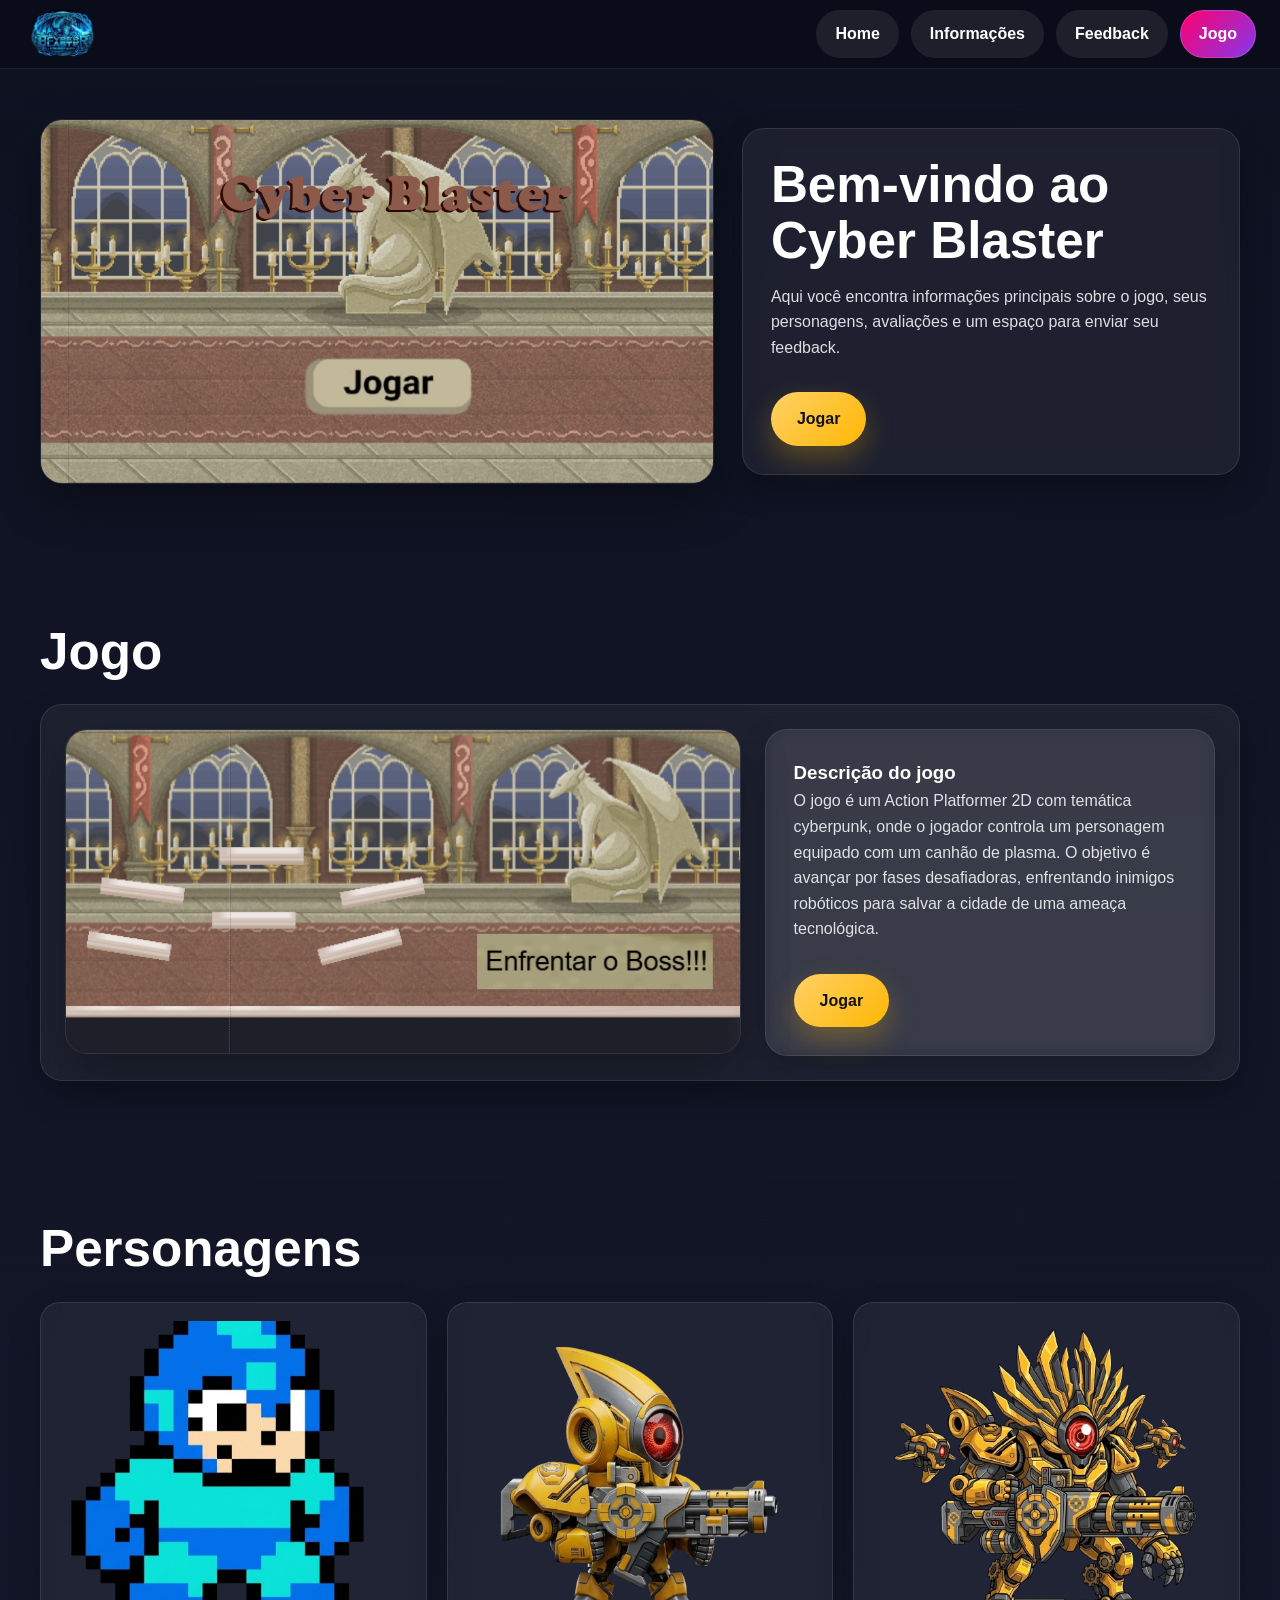
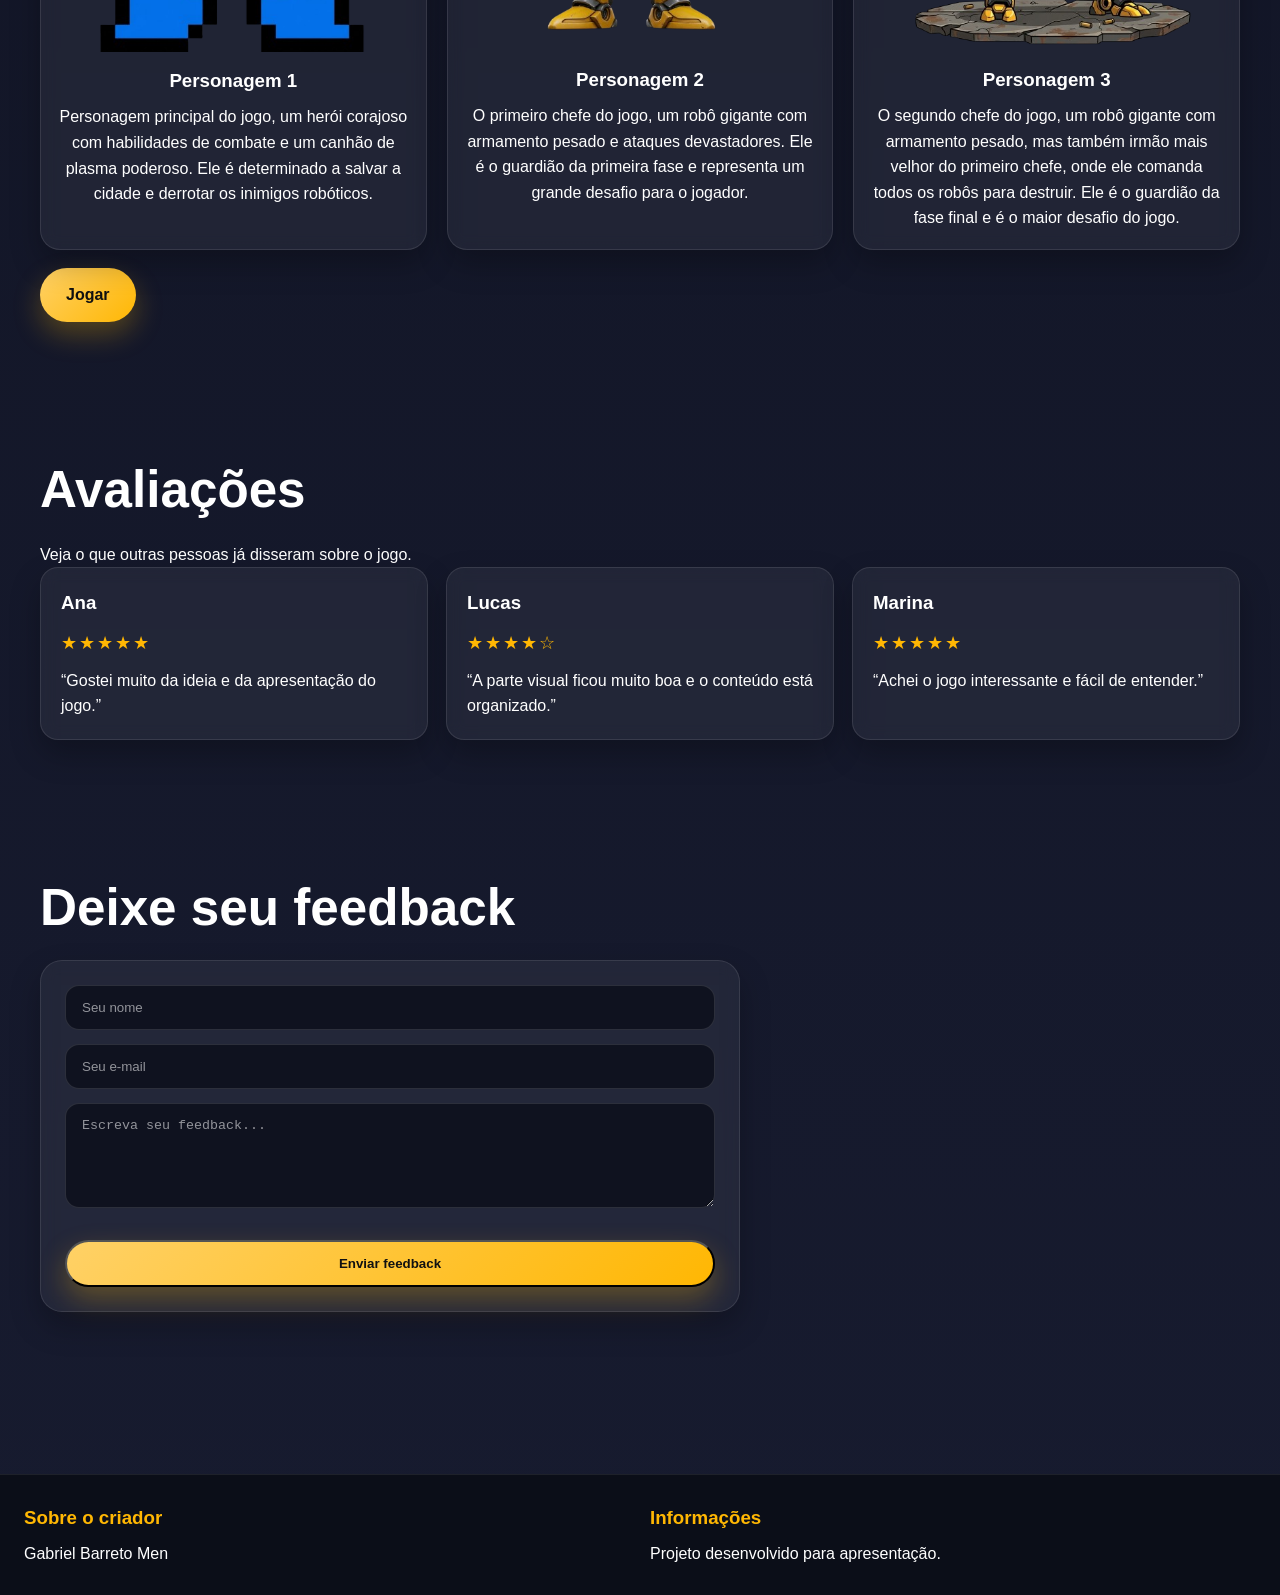
==== commit 55d10622: "Fiz a primeira tela do site, ainda falta algumas coisas, mas ta bem completa, fiz as outras duas tel" ====
--- a/index.html
+++ b/index.html
@@ -3,23 +3,24 @@
 <head>
     <meta charset="UTF-8" />
     <meta name="viewport" content="width=device-width, initial-scale=1.0" />
-    <title>Site do Jogo</title>
+    <title>Site do Cyber Blaster</title>
     <link rel="stylesheet" href="style.css" />
+    <link rel="icon" type="image/png" href="image/logo.png">
 </head>
 <body>
     <header class="header">
     <div class="logo">
         <img
-        src="logo.png"
+        src="image/logo.png"
         alt="Logo do jogo"
         />
     </div>
 
     <nav class="nav">
-        <a href="#home" class="nav-btn active">Home</a>
-        <a href="#infos" class="nav-btn">Informações</a>
-        <a href="#feedback" class="nav-btn">Feedback</a>
-        <a href="#jogo" class="nav-btn destaque">Jogo</a>
+        <a href="index.html" class="nav-btn">Home</a>
+        <a href="informacoes.html" class="nav-btn">Informações</a>
+        <a href="index.html#feedback" class="nav-btn">Feedback</a>
+        <a href="jogo.html" class="nav-btn destaque">Jogo</a>
     </nav>
     </header>
 
@@ -27,23 +28,20 @@
     <section id="home" class="hero section">
         <div class="hero-image">
         <img
-            src="fotojogo.png"
+            src="image/fotojogo.png"
             alt="Imagem do jogo"
         />
         </div>
 
         <div class="hero-text">
-        <h1>Bem-vindo ao universo do jogo</h1>
+        <h1>Bem-vindo ao Cyber Blaster</h1>
         <p>
             Aqui você encontra informações principais sobre o jogo, seus
-            personagens, o modo hands on, avaliações e um espaço para enviar seu
+            personagens, avaliações e um espaço para enviar seu
             feedback.
         </p>
-        <p>
-            Substitua esse texto pela história, proposta e detalhes do seu jogo.
-        </p>
 
-        <a href="#jogo" class="btn-primary">Jogar novamente</a>
+        <a href="jogo.html" class="btn-primary">Jogar</a>
         </div>
     </section>
 
@@ -52,7 +50,7 @@
         <div class="game-box">
         <div class="game-video">
             <img
-            src="fotofase.png"
+            src="image/fotofase.png"
             alt="Área do jogo"
             />
         </div>
@@ -60,26 +58,11 @@
         <div class="game-info">
             <h3>Descrição do jogo</h3>
             <p>
-            Cooque aqui a explicação do jogo, objetivo, mecânicas principais
-            e o que torna ele especial.
+            O jogo é um Action Platformer 2D com temática cyberpunk, onde o jogador controla um personagem equipado com um canhão de plasma. O objetivo é avançar por fases desafiadoras, enfrentando inimigos robóticos para salvar a cidade de uma ameaça tecnológica.
             </p>
-            <p>
-            Esse espaço também pode ser usado para falar sobre a jogabilidade,
-            missão principal ou enredo.
-            </p>
-
-            <a href="#home" class="btn-primary">Jogar novamente</a>
+            <a href="jogo.html" class="btn-primary">Jogar</a>
         </div>
         </div>
-    </section>
-
-    <section id="infos" class="section hands-on">
-        <h2>Hands On</h2>
-        <p>
-        Vai compor outras coisas
-        </p>
-
-        <a href="#jogo" class="btn-primary">Jogar novamente</a>
     </section>
 
     <section id="personagens" class="section characters">
@@ -88,41 +71,39 @@
         <div class="character-grid">
         <article class="character-card">
             <img
-            src="https://via.placeholder.com/300x300?text=Personagem+1"
+            src="image/personagem.png"
             alt="Personagem 1"
             />
             <h3>Personagem 1</h3>
             <p>
-            Breve descrição sobre o personagem, sua função e importância na
-            história.
+            Personagem principal do jogo, um herói corajoso com habilidades de combate e um canhão de plasma poderoso. Ele é determinado a salvar a cidade e derrotar os inimigos robóticos.
             </p>
         </article>
 
         <article class="character-card">
             <img
-            src="https://via.placeholder.com/300x300?text=Personagem+2"
+            src="image/boss1.png"
             alt="Personagem 2"
             />
             <h3>Personagem 2</h3>
             <p>
-            Breve descrição sobre o personagem, suas habilidades e
-            personalidade.
+            O primeiro chefe do jogo, um robô gigante com armamento pesado e ataques devastadores. Ele é o guardião da primeira fase e representa um grande desafio para o jogador.
             </p>
         </article>
 
         <article class="character-card">
             <img
-            src="https://via.placeholder.com/300x300?text=Personagem+3"
+            src="image/boss2.png"
             alt="Personagem 3"
             />
             <h3>Personagem 3</h3>
             <p>
-            Breve descrição sobre o personagem, sua história e papel no jogo.
+            O segundo chefe do jogo, um robô gigante com armamento pesado, mas também irmão mais velhor do primeiro chefe, onde ele comanda todos os robôs para destruir. Ele é o guardião da fase final e é o maior desafio do jogo.
             </p>
         </article>
         </div>
 
-        <a href="#jogo" class="btn-primary">Jogar novamente</a>
+        <a href="jogo.html" class="btn-primary">Jogar</a>
     </section>
 
     <section class="section reviews">
@@ -174,14 +155,13 @@
     <footer class="footer">
     <div>
         <h3>Sobre o criador</h3>
-        <p>Nome do criador do jogo e do site.</p>
+        <p>Gabriel Barreto Men</p>
     </div>
 
     <div>
         <h3>Informações</h3>
         <p>
-        Projeto desenvolvido para apresentação, portfólio ou trabalho
-        acadêmico.
+        Projeto desenvolvido para apresentação.
         </p>
     </div>
     </footer>
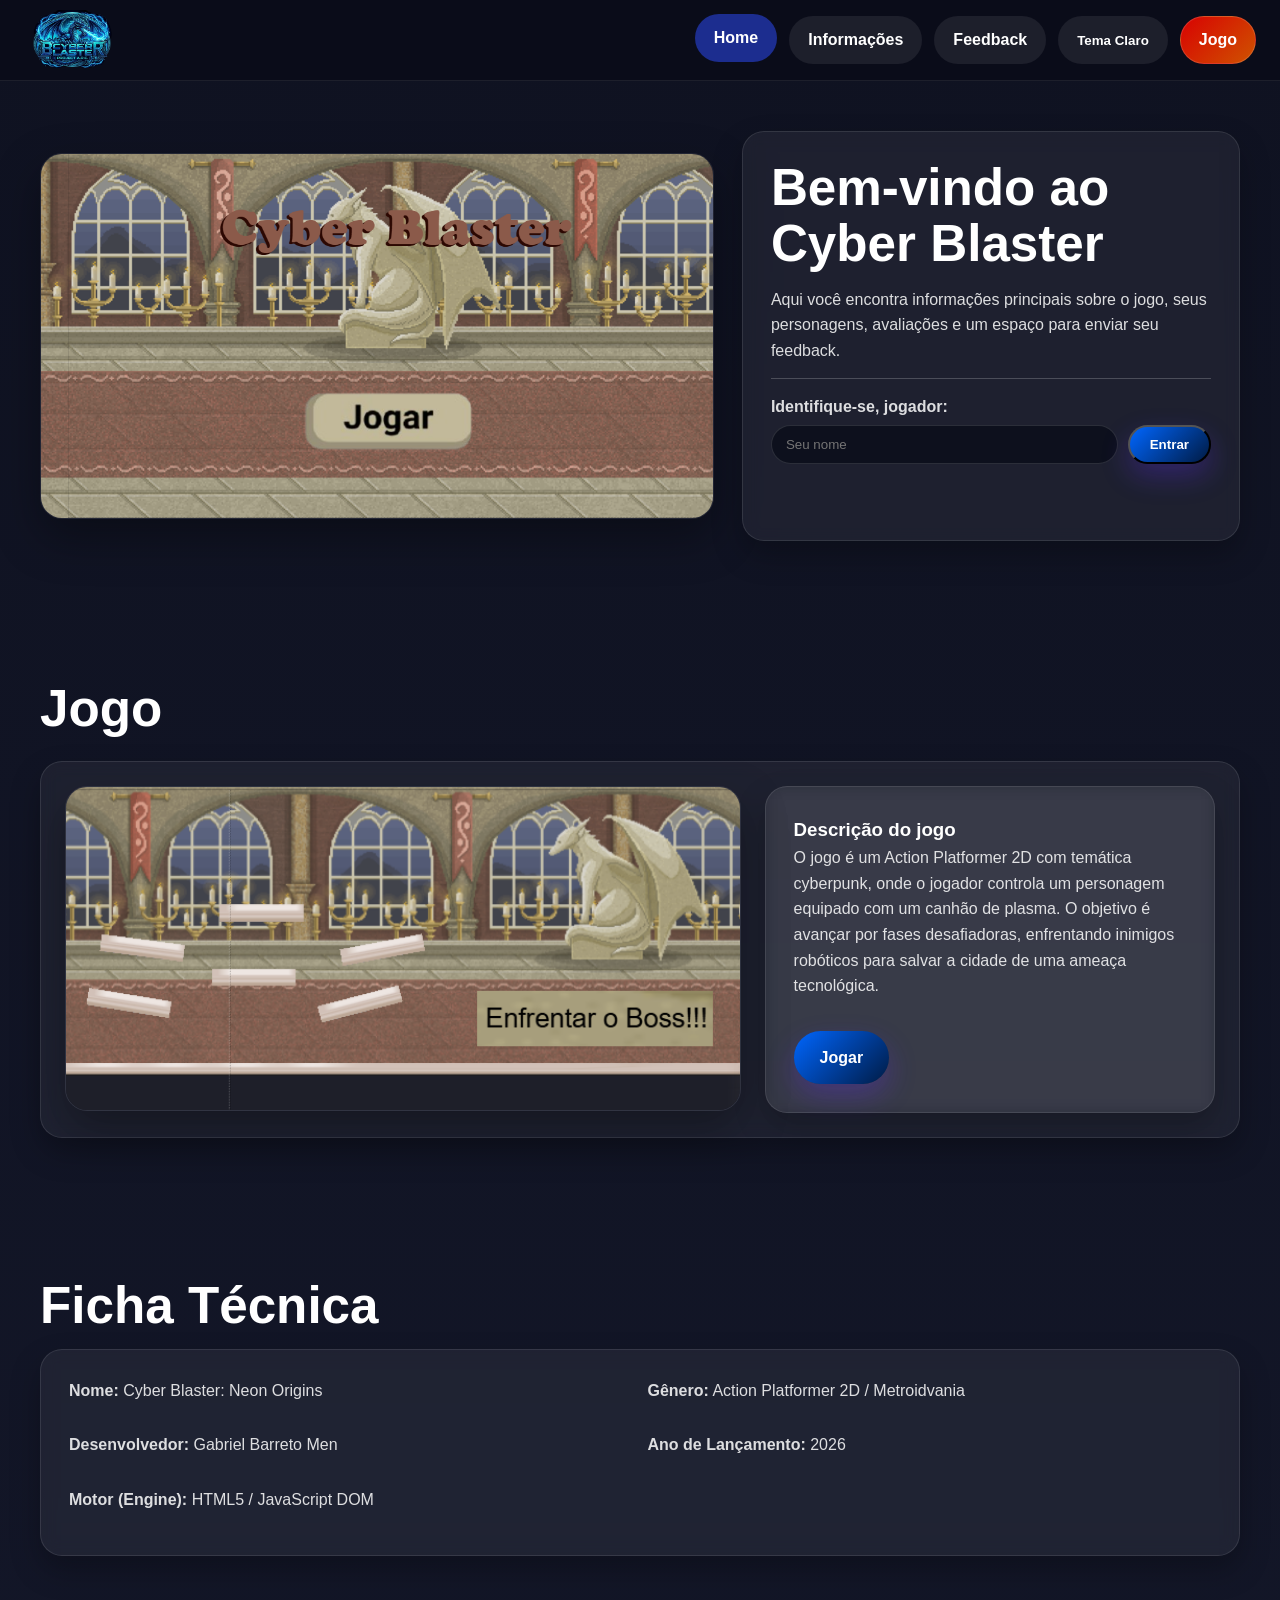
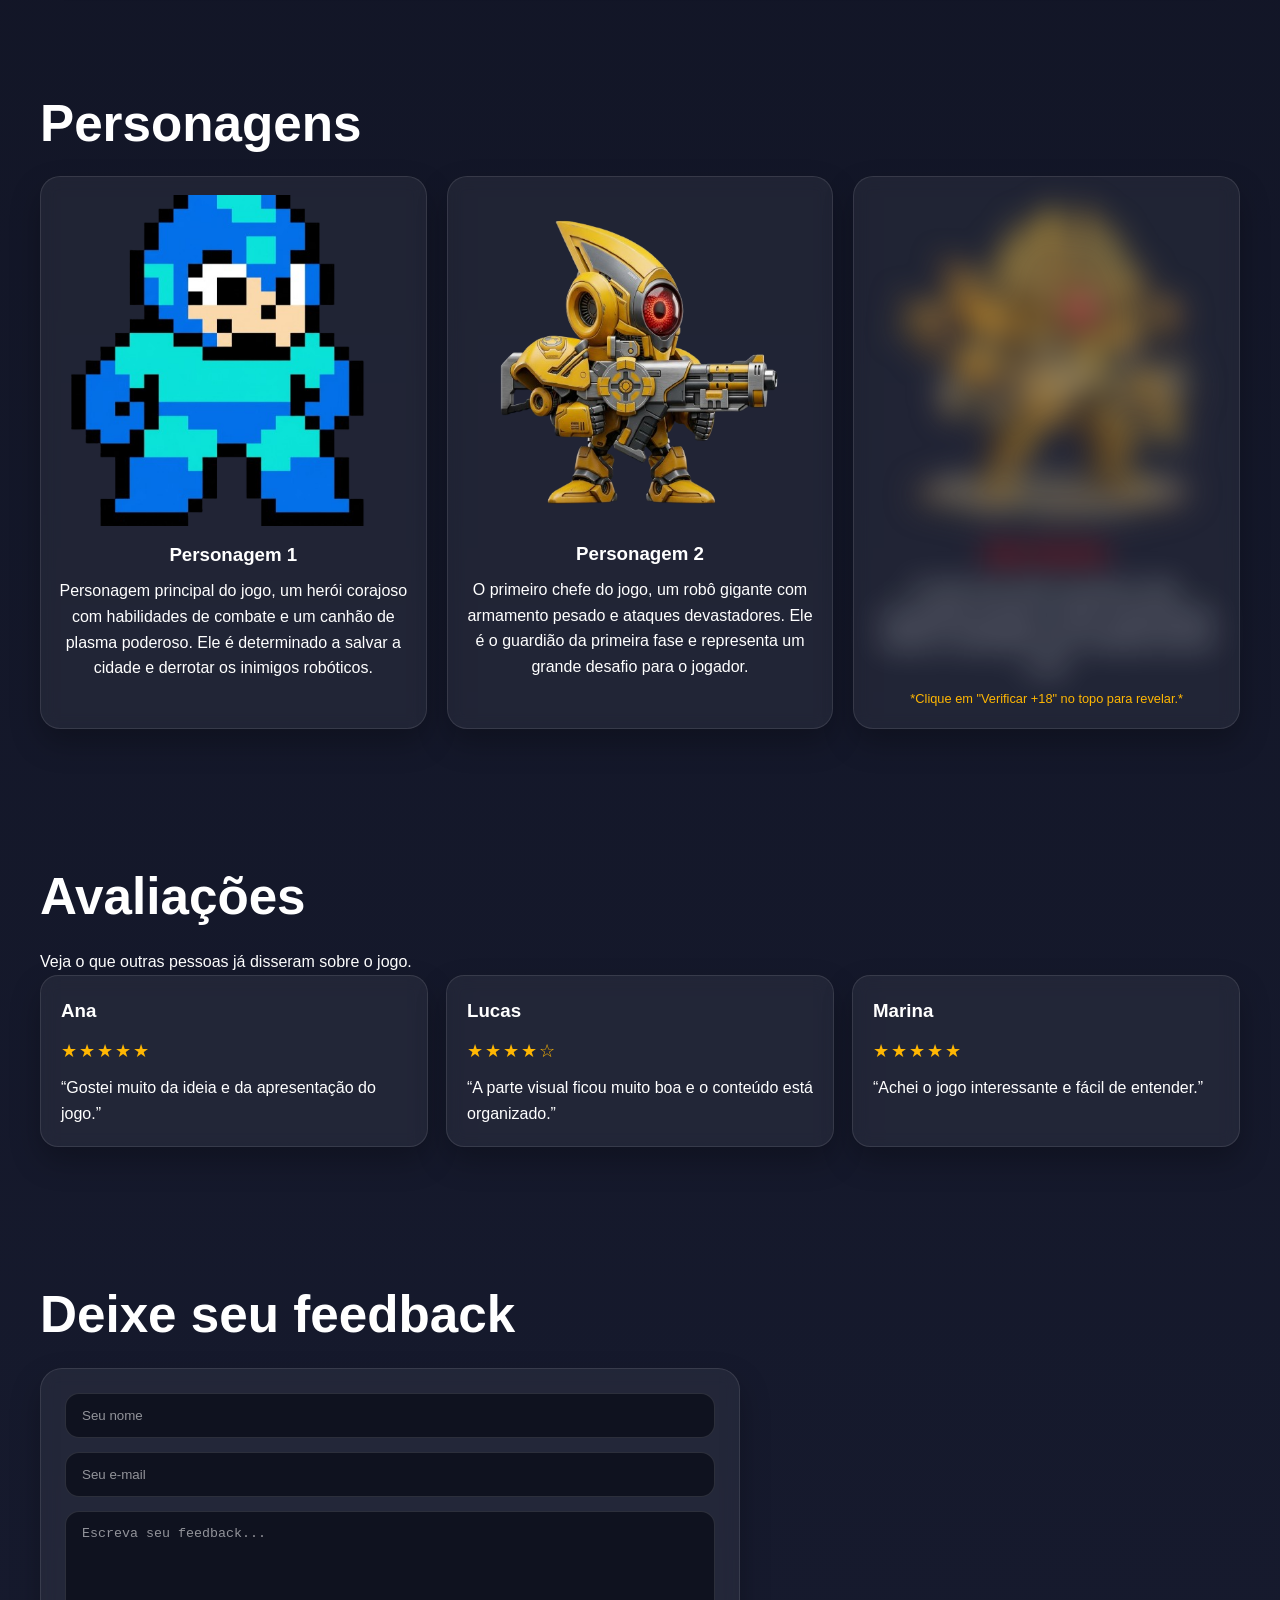
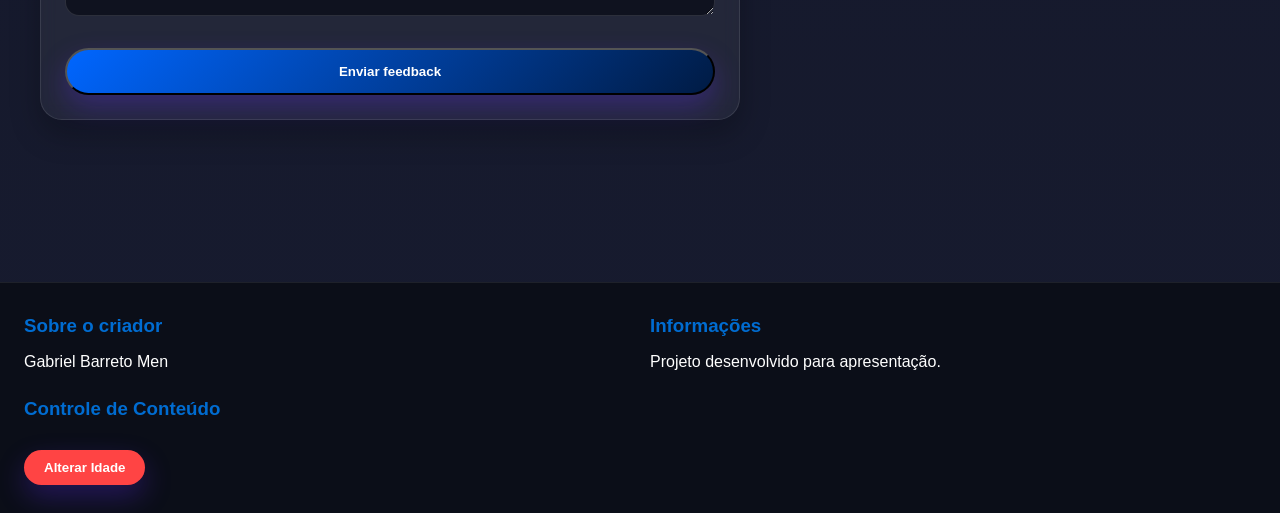
==== commit b7a12d55: "Terminei a parte de tech forge, estou fazendo novas partes a mais" ====
--- a/index.html
+++ b/index.html
@@ -9,59 +9,64 @@
 </head>
 <body>
     <header class="header">
-    <div class="logo">
-        <img
-        src="image/logo.png"
-        alt="Logo do jogo"
-        />
-    </div>
-
-    <nav class="nav">
-        <a href="index.html" class="nav-btn">Home</a>
-        <a href="informacoes.html" class="nav-btn">Informações</a>
-        <a href="index.html#feedback" class="nav-btn">Feedback</a>
-        <a href="jogo.html" class="nav-btn destaque">Jogo</a>
-    </nav>
+        <div class="logo">
+            <img src="image/logo.png" alt="Logo do jogo" />
+        </div>
+    
+        <nav class="nav">
+            <a href="index.html" class="nav-btn active">Home</a>
+            <a href="informacoes.html" class="nav-btn">Informações</a>
+            <a href="index.html#feedback" class="nav-btn">Feedback</a>
+            
+            <button id="themeBtn" class="nav-btn">Tema Claro</button>
+            
+            <a href="jogo.html" class="nav-btn destaque">Jogo</a>
+        </nav>
     </header>
 
     <main>
     <section id="home" class="hero section">
         <div class="hero-image">
-        <img
-            src="image/fotojogo.png"
-            alt="Imagem do jogo"
-        />
+            <img src="image/fotojogo.png" alt="Imagem do jogo" />
         </div>
 
         <div class="hero-text">
-        <h1>Bem-vindo ao Cyber Blaster</h1>
-        <p>
-            Aqui você encontra informações principais sobre o jogo, seus
-            personagens, avaliações e um espaço para enviar seu
-            feedback.
-        </p>
-
-        <a href="jogo.html" class="btn-primary">Jogar</a>
+            <h1>Bem-vindo ao Cyber Blaster</h1>
+            <p>Aqui você encontra informações principais sobre o jogo, seus personagens, avaliações e um espaço para enviar seu feedback.</p>
+            
+            <div style="margin-top: 15px; padding-top: 15px; border-top: 1px solid rgba(255,255,255,0.2);">
+                <p style="margin-bottom: 5px; font-weight: bold;">Identifique-se, jogador:</p>
+                <div style="display: flex; gap: 10px;">
+                    <input type="text" id="greetInput" placeholder="Seu nome" class="custom-input" />
+                    <button id="greetBtn" class="btn-primary" style="margin-top: 0; padding: 10px 20px;">Entrar</button>
+                </div>
+                <p id="greetMessage" style="margin-top: 10px; font-weight: bold; min-height: 24px;"></p>
+            </div>
         </div>
     </section>
 
     <section id="jogo" class="game-highlight section">
         <h2>Jogo</h2>
         <div class="game-box">
-        <div class="game-video">
-            <img
-            src="image/fotofase.png"
-            alt="Área do jogo"
-            />
+            <div class="game-video">
+                <img src="image/fotofase.png" alt="Área do jogo" />
+            </div>
+            <div class="game-info">
+                <h3>Descrição do jogo</h3>
+                <p>O jogo é um Action Platformer 2D com temática cyberpunk, onde o jogador controla um personagem equipado com um canhão de plasma. O objetivo é avançar por fases desafiadoras, enfrentando inimigos robóticos para salvar a cidade de uma ameaça tecnológica.</p>
+                <a href="jogo.html" class="btn-primary">Jogar</a>
+            </div>
         </div>
+    </section>
 
-        <div class="game-info">
-            <h3>Descrição do jogo</h3>
-            <p>
-            O jogo é um Action Platformer 2D com temática cyberpunk, onde o jogador controla um personagem equipado com um canhão de plasma. O objetivo é avançar por fases desafiadoras, enfrentando inimigos robóticos para salvar a cidade de uma ameaça tecnológica.
-            </p>
-            <a href="jogo.html" class="btn-primary">Jogar</a>
-        </div>
+    <section class="section">
+        <h2>Ficha Técnica</h2>
+        <div class="game-info" style="display: grid; grid-template-columns: 1fr 1fr; gap: 15px;">
+            <p><strong>Nome:</strong> <span id="info-title">...</span></p>
+            <p><strong>Gênero:</strong> <span id="info-genre">...</span></p>
+            <p><strong>Desenvolvedor:</strong> <span id="info-dev">...</span></p>
+            <p><strong>Ano de Lançamento:</strong> <span id="info-year">...</span></p>
+            <p><strong>Motor (Engine):</strong> <span id="info-engine">...</span></p>
         </div>
     </section>
 
@@ -69,103 +74,78 @@
         <h2>Personagens</h2>
 
         <div class="character-grid">
-        <article class="character-card">
-            <img
-            src="image/personagem.png"
-            alt="Personagem 1"
-            />
-            <h3>Personagem 1</h3>
-            <p>
-            Personagem principal do jogo, um herói corajoso com habilidades de combate e um canhão de plasma poderoso. Ele é determinado a salvar a cidade e derrotar os inimigos robóticos.
-            </p>
-        </article>
+            <article class="character-card">
+                <img src="image/personagem.png" alt="Personagem 1" />
+                <h3>Personagem 1</h3>
+                <p>Personagem principal do jogo, um herói corajoso com habilidades de combate e um canhão de plasma poderoso. Ele é determinado a salvar a cidade e derrotar os inimigos robóticos.</p>
+            </article>
 
-        <article class="character-card">
-            <img
-            src="image/boss1.png"
-            alt="Personagem 2"
-            />
-            <h3>Personagem 2</h3>
-            <p>
-            O primeiro chefe do jogo, um robô gigante com armamento pesado e ataques devastadores. Ele é o guardião da primeira fase e representa um grande desafio para o jogador.
-            </p>
-        </article>
+            <article class="character-card">
+                <img src="image/boss1.png" alt="Personagem 2" />
+                <h3>Personagem 2</h3>
+                <p>O primeiro chefe do jogo, um robô gigante com armamento pesado e ataques devastadores. Ele é o guardião da primeira fase e representa um grande desafio para o jogador.</p>
+            </article>
 
-        <article class="character-card">
-            <img
-            src="image/boss2.png"
-            alt="Personagem 3"
-            />
-            <h3>Personagem 3</h3>
-            <p>
-            O segundo chefe do jogo, um robô gigante com armamento pesado, mas também irmão mais velhor do primeiro chefe, onde ele comanda todos os robôs para destruir. Ele é o guardião da fase final e é o maior desafio do jogo.
-            </p>
-        </article>
+            <article class="character-card">
+                <div id="sensitive-content" style="filter: blur(15px); transition: filter 0.5s ease;">
+                    <img src="image/boss2.png" alt="Personagem 3" />
+                    <h3 style="color: red;">Boss Secreto</h3>
+                    <p>O irmão mais velho do primeiro chefe, comandante de todos os robôs. Extremamente violento e classificado como conteúdo sensível (+18).</p>
+                </div>
+                <p id="blur-warning" style="margin-top: 10px; font-size: 0.8rem; color: #ffb703;">*Clique em "Verificar +18" no topo para revelar.*</p>
+            </article>
         </div>
-
-        <a href="jogo.html" class="btn-primary">Jogar</a>
     </section>
 
     <section class="section reviews">
         <h2>Avaliações</h2>
         <p>Veja o que outras pessoas já disseram sobre o jogo.</p>
-
         <div class="review-list" id="reviewList">
-        <article class="review-card">
-            <h3>Ana</h3>
-            <div class="stars">★★★★★</div>
-            <p>“Gostei muito da ideia e da apresentação do jogo.”</p>
-        </article>
-
-        <article class="review-card">
-            <h3>Lucas</h3>
-            <div class="stars">★★★★☆</div>
-            <p>
-            “A parte visual ficou muito boa e o conteúdo está organizado.”
-            </p>
-        </article>
-
-        <article class="review-card">
-            <h3>Marina</h3>
-            <div class="stars">★★★★★</div>
-            <p>“Achei o jogo interessante e fácil de entender.”</p>
-        </article>
+            <article class="review-card">
+                <h3>Ana</h3>
+                <div class="stars">★★★★★</div>
+                <p>“Gostei muito da ideia e da apresentação do jogo.”</p>
+            </article>
+            <article class="review-card">
+                <h3>Lucas</h3>
+                <div class="stars">★★★★☆</div>
+                <p>“A parte visual ficou muito boa e o conteúdo está organizado.”</p>
+            </article>
+            <article class="review-card">
+                <h3>Marina</h3>
+                <div class="stars">★★★★★</div>
+                <p>“Achei o jogo interessante e fácil de entender.”</p>
+            </article>
         </div>
     </section>
 
     <section id="feedback" class="section feedback">
         <h2>Deixe seu feedback</h2>
-
         <form class="feedback-form" id="feedbackForm">
-        <input type="text" id="name" placeholder="Seu nome" required />
-        <input type="email" id="email" placeholder="Seu e-mail" required />
-        <textarea
-            id="message"
-            rows="5"
-            placeholder="Escreva seu feedback..."
-            required
-        ></textarea>
-        <button type="submit" class="btn-primary">Enviar feedback</button>
+            <input type="text" id="name" placeholder="Seu nome" required />
+            <input type="email" id="email" placeholder="Seu e-mail" required />
+            <textarea id="message" rows="5" placeholder="Escreva seu feedback..." required></textarea>
+            <button type="submit" class="btn-primary">Enviar feedback</button>
         </form>
-
         <p id="formMessage" class="form-message"></p>
     </section>
     </main>
 
     <footer class="footer">
-    <div>
-        <h3>Sobre o criador</h3>
-        <p>Gabriel Barreto Men</p>
-    </div>
-
-    <div>
-        <h3>Informações</h3>
-        <p>
-        Projeto desenvolvido para apresentação.
-        </p>
-    </div>
+        <div>
+            <h3>Sobre o criador</h3>
+            <p>Gabriel Barreto Men</p>
+        </div>
+        <div>
+            <h3>Informações</h3>
+            <p>Projeto desenvolvido para apresentação.</p>
+        </div>
+        <div>
+            <h3>Controle de Conteúdo</h3>
+            <button id="checkAgeBtn" class="btn-primary" style="background: #ff4444; border: none; padding: 10px 20px;">Alterar Idade</button>
+        </div>
     </footer>
 
-    <script src="script.js"></script>
+    <script src="main.js"></script>
 </body>
-</html>
+</html>
--- a/style.css
+++ b/style.css
@@ -37,7 +37,7 @@
 
 .logo img {
   display: block;
-  height: 48px;
+  height: 60px;
   width: auto;
 }
 
@@ -59,13 +59,13 @@
 
 .nav-btn:hover,
 .nav-btn.active {
-  background: #ffb703;
-  color: #111;
+  background: #2f4fff83;
+  color: #ffffff;
   transform: translateY(-2px);
 }
 
 .nav-btn.destaque {
-  background: linear-gradient(135deg, #ff006e, #8338ec);
+  background: linear-gradient(135deg, #d80202, #cf5300);
   border: 1px solid rgba(255, 255, 255, 0.15);
 }
 
@@ -121,7 +121,6 @@
 
 .hero-text p,
 .game-info p,
-.hands-on p,
 .feedback p {
   color: rgba(255, 255, 255, 0.85);
   margin-bottom: 14px;
@@ -133,9 +132,9 @@
   padding: 14px 26px;
   border-radius: 999px;
   font-weight: 800;
-  color: #111;
-  background: linear-gradient(135deg, #ffd166, #ffb703);
-  box-shadow: 0 12px 28px rgba(255, 183, 3, 0.28);
+  color: #ffffff;
+  background: linear-gradient(135deg, #0066ff, #001b44);
+  box-shadow: 0 12px 28px rgba(101, 46, 255, 0.28);
   transition: 0.3s ease;
 }
 
@@ -144,7 +143,6 @@
 }
 
 .game-highlight h2,
-.hands-on h2,
 .characters h2,
 .reviews h2,
 .feedback h2 {
@@ -157,11 +155,6 @@
   gap: 24px;
   padding: 24px;
   border-radius: 22px;
-}
-
-.hands-on {
-  border-radius: 22px;
-  padding: 28px;
 }
 
 .characters .character-grid {
@@ -211,6 +204,14 @@
   display: grid;
   gap: 14px;
   max-width: 700px;
+}
+
+.characters .btn-primary {
+  display: block;
+  margin: 30px auto;
+  width: fit-content;
+  padding: 16px 32px;
+  font-size: 1.1rem;
 }
 
 .feedback-form input,
@@ -249,7 +250,7 @@
 
 .footer h3 {
   margin-bottom: 8px;
-  color: #ffb703;
+  color: #006cd1;
 }
 
 @media (max-width: 900px) {
@@ -279,7 +280,6 @@
 
   .hero-text,
   .game-info,
-  .hands-on,
   .feedback-form {
     padding: 20px;
   }
@@ -289,3 +289,114 @@
     font-size: 0.95rem;
   }
 }
+/* ====================================================
+   NOVAS ADIÇÕES: Inputs e Light Mode (Tech Forge)
+   ==================================================== */
+   .custom-input {
+    width: 100%;
+    padding: 10px 14px;
+    border-radius: 999px;
+    border: 1px solid rgba(255, 255, 255, 0.12);
+    background: rgba(10, 13, 25, 0.75);
+    color: #fff;
+    outline: none;
+  }
+  
+  button {
+    cursor: pointer;
+    font-family: inherit;
+  }
+  
+  /* Regras do Light Mode */
+  body.light-mode {
+    background: linear-gradient(180deg, #f0f4f8, #c6d3e1);
+    color: #0b0e18;
+  }
+  
+  body.light-mode .header {
+    background: rgba(240, 244, 248, 0.92);
+    border-bottom: 1px solid rgba(0, 0, 0, 0.15);
+  }
+  
+  body.light-mode .nav-btn {
+    color: #0b0e18;
+    background: rgba(0, 0, 0, 0.05);
+  }
+  
+  body.light-mode .nav-btn:hover,
+  body.light-mode .nav-btn.active {
+    background: #0066ff;
+    color: #fff;
+  }
+  
+  body.light-mode .hero-text,
+  body.light-mode .game-info,
+  body.light-mode .feedback-form,
+  body.light-mode .review-card,
+  body.light-mode .character-card,
+  body.light-mode .game-box {
+    background: rgba(255, 255, 255, 0.7);
+    border: 1px solid rgba(0, 0, 0, 0.1);
+    color: #0b0e18;
+  }
+  
+  body.light-mode p,
+  body.light-mode h1,
+  body.light-mode h2,
+  body.light-mode h3 {
+    color: #101424;
+  }
+  
+  body.light-mode .custom-input,
+  body.light-mode .feedback-form input,
+  body.light-mode .feedback-form textarea {
+    background: #fff;
+    color: #000;
+    border: 1px solid #ccc;
+  }
+  
+  body.light-mode .footer {
+    background: #e2e8f0;
+    border-top: 1px solid rgba(0, 0, 0, 0.1);
+  }
+
+  /* ====================================================
+   Layout Lado a Lado (Avaliações e Feedback)
+   ==================================================== */
+.reviews-feedback-container {
+  display: grid;
+  grid-template-columns: 1fr 1fr;
+  gap: 40px;
+  align-items: start;
+}
+
+/* Modificamos a review-list para ficar em 1 coluna quando estiver lado a lado */
+.reviews-col .review-list {
+  display: grid;
+  grid-template-columns: 1fr; 
+  gap: 18px;
+  max-height: 400px; /* Define um tamanho máximo */
+  overflow-y: auto;  /* Adiciona rolagem se tiver muitos comentários */
+  padding-right: 10px;
+  margin-top: 20px;
+}
+
+/* Personalizando a barra de rolagem (opcional, fica mais bonito) */
+.reviews-col .review-list::-webkit-scrollbar {
+  width: 8px;
+}
+.reviews-col .review-list::-webkit-scrollbar-track {
+  background: rgba(255, 255, 255, 0.05);
+  border-radius: 10px;
+}
+.reviews-col .review-list::-webkit-scrollbar-thumb {
+  background: rgba(255, 255, 255, 0.2);
+  border-radius: 10px;
+}
+
+/* Responsividade: Volta a ficar um embaixo do outro no celular */
+@media (max-width: 900px) {
+  .reviews-feedback-container {
+    grid-template-columns: 1fr;
+  }
+}
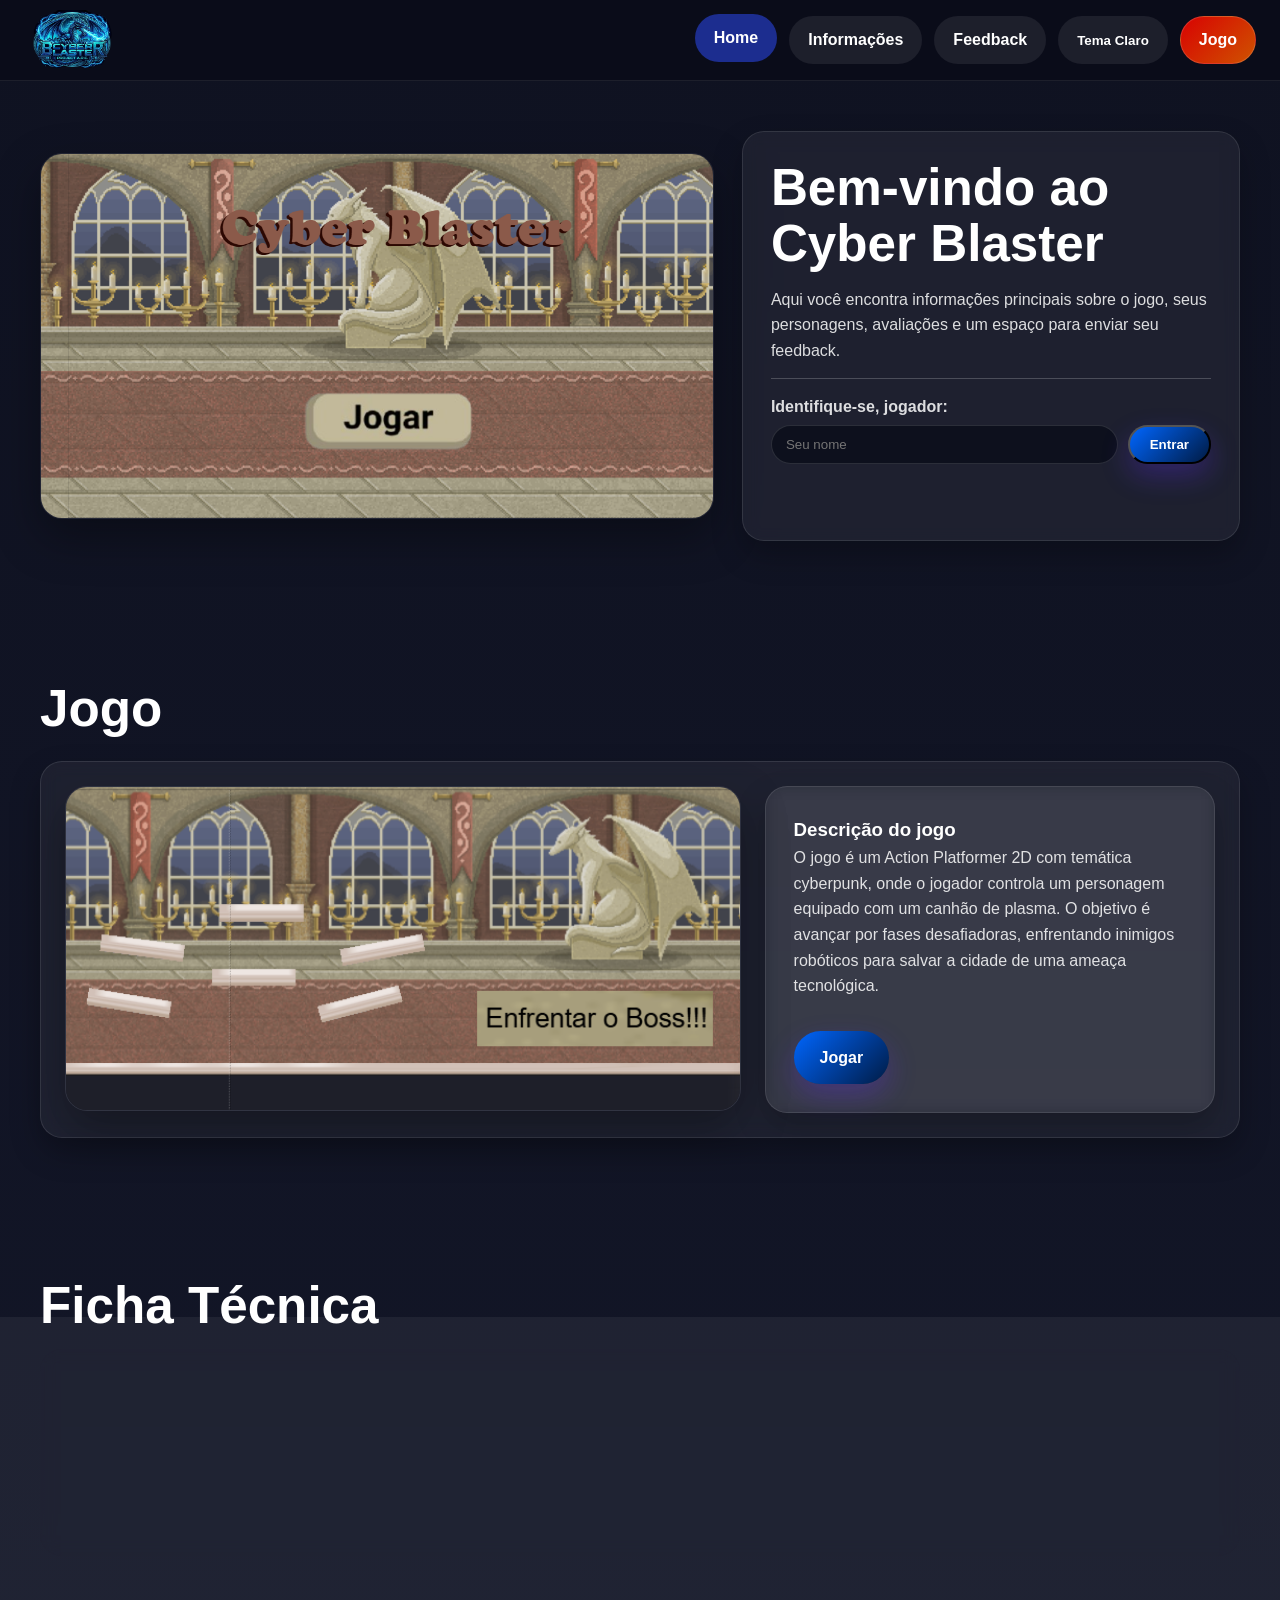
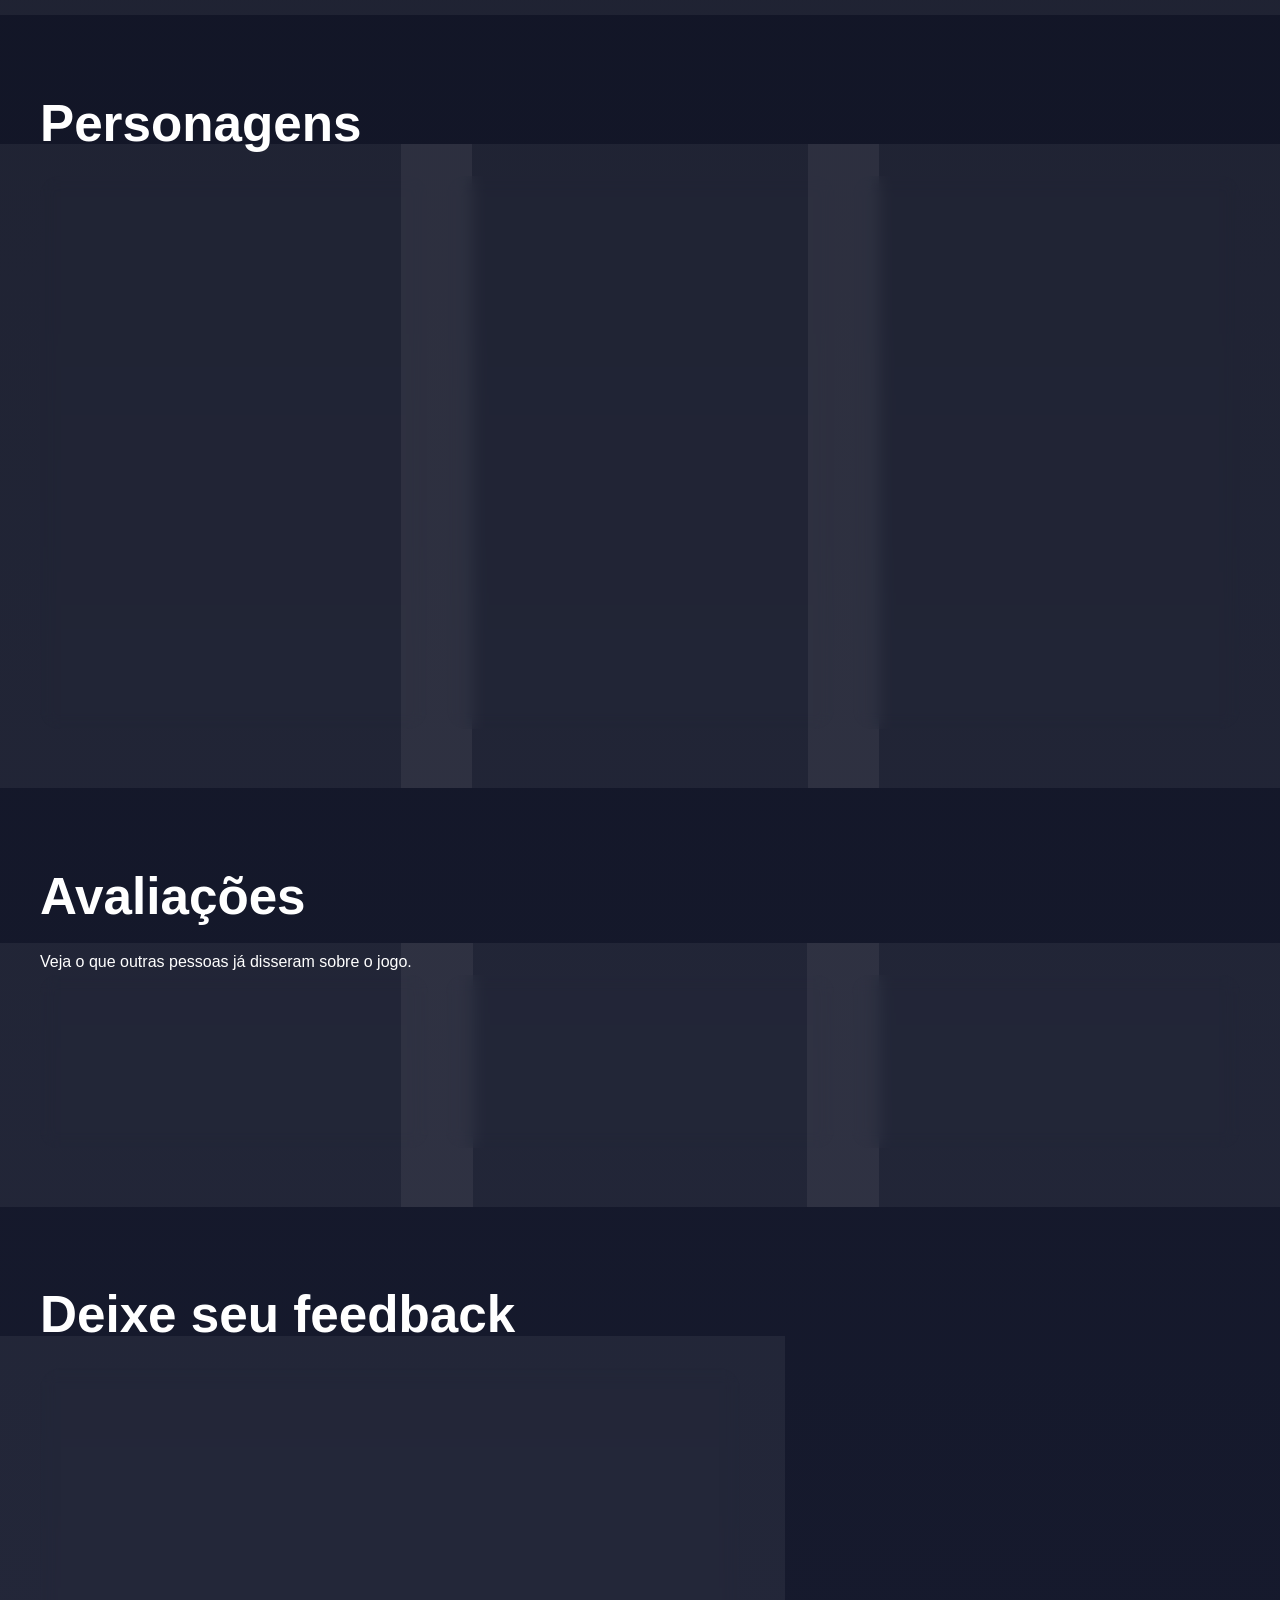
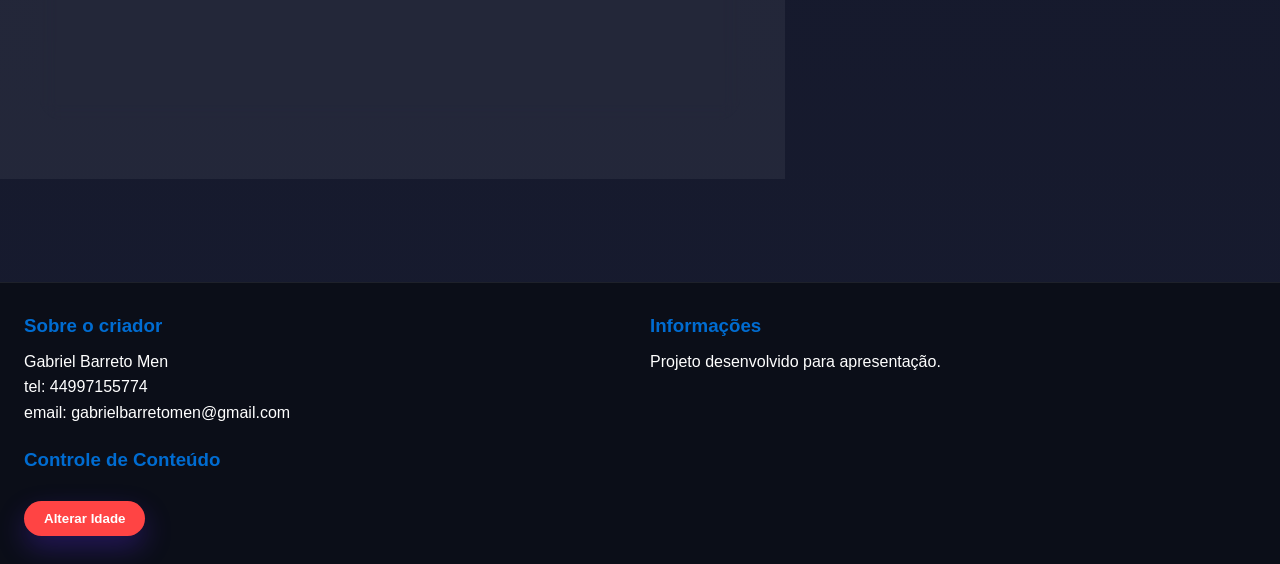
==== commit ee5e5251: "Ultimas alterações no site ja com o jogo" ====
--- a/index.html
+++ b/index.html
@@ -76,13 +76,13 @@
         <div class="character-grid">
             <article class="character-card">
                 <img src="image/personagem.png" alt="Personagem 1" />
-                <h3>Personagem 1</h3>
+                <h3>Personagem principal</h3>
                 <p>Personagem principal do jogo, um herói corajoso com habilidades de combate e um canhão de plasma poderoso. Ele é determinado a salvar a cidade e derrotar os inimigos robóticos.</p>
             </article>
 
             <article class="character-card">
                 <img src="image/boss1.png" alt="Personagem 2" />
-                <h3>Personagem 2</h3>
+                <h3>Primeiro Boss</h3>
                 <p>O primeiro chefe do jogo, um robô gigante com armamento pesado e ataques devastadores. Ele é o guardião da primeira fase e representa um grande desafio para o jogador.</p>
             </article>
 
@@ -135,6 +135,8 @@
         <div>
             <h3>Sobre o criador</h3>
             <p>Gabriel Barreto Men</p>
+            <p>tel: 44997155774</p>
+            <p>email: gabrielbarretomen@gmail.com</p>
         </div>
         <div>
             <h3>Informações</h3>
